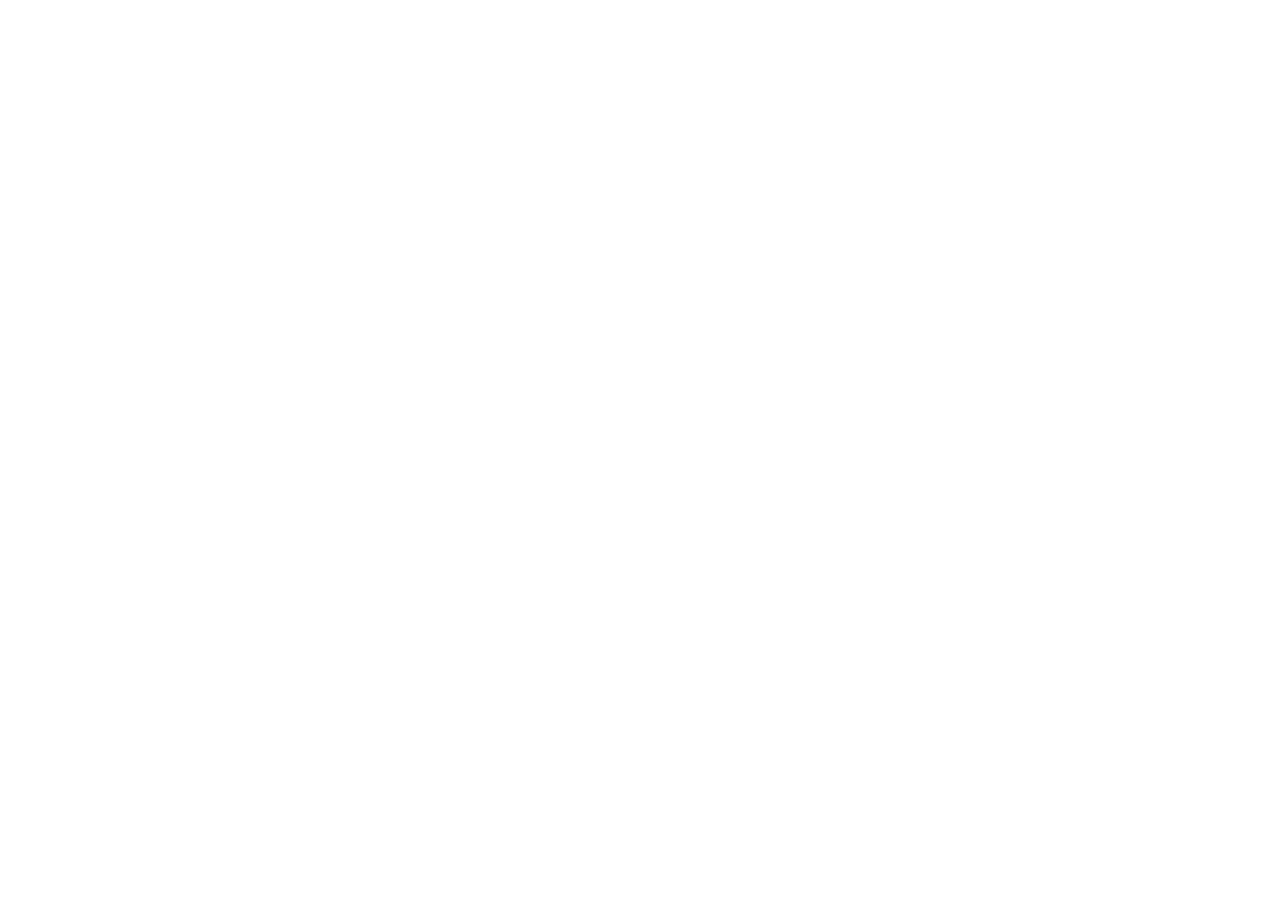
==== index.html @ 02b940d7 "init project" ====
<!DOCTYPE html>
<html lang="zh-CN">

<head>
    <meta charset="UTF-8">
    <meta name="viewport" content="width=device-width, initial-scale=1.0">
    <title>Document</title>
</head>

<body>

</body>

</html>
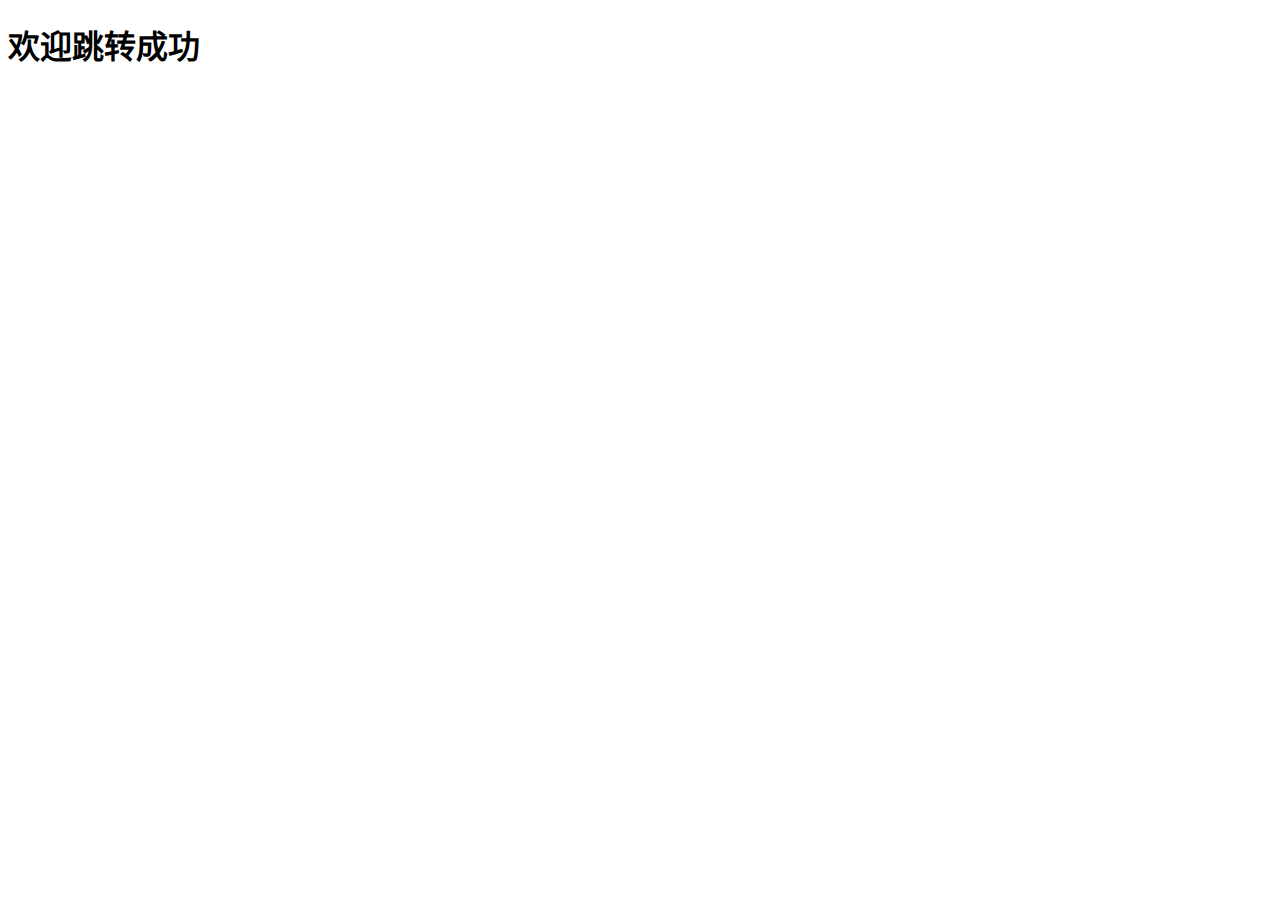
==== commit 842187f2: "完成了登录和注册的功能" ====
--- a/index.html
+++ b/index.html
@@ -8,7 +8,7 @@
 </head>
 
 <body>
-
+    <h1>欢迎跳转成功</h1>
 </body>
 
 </html>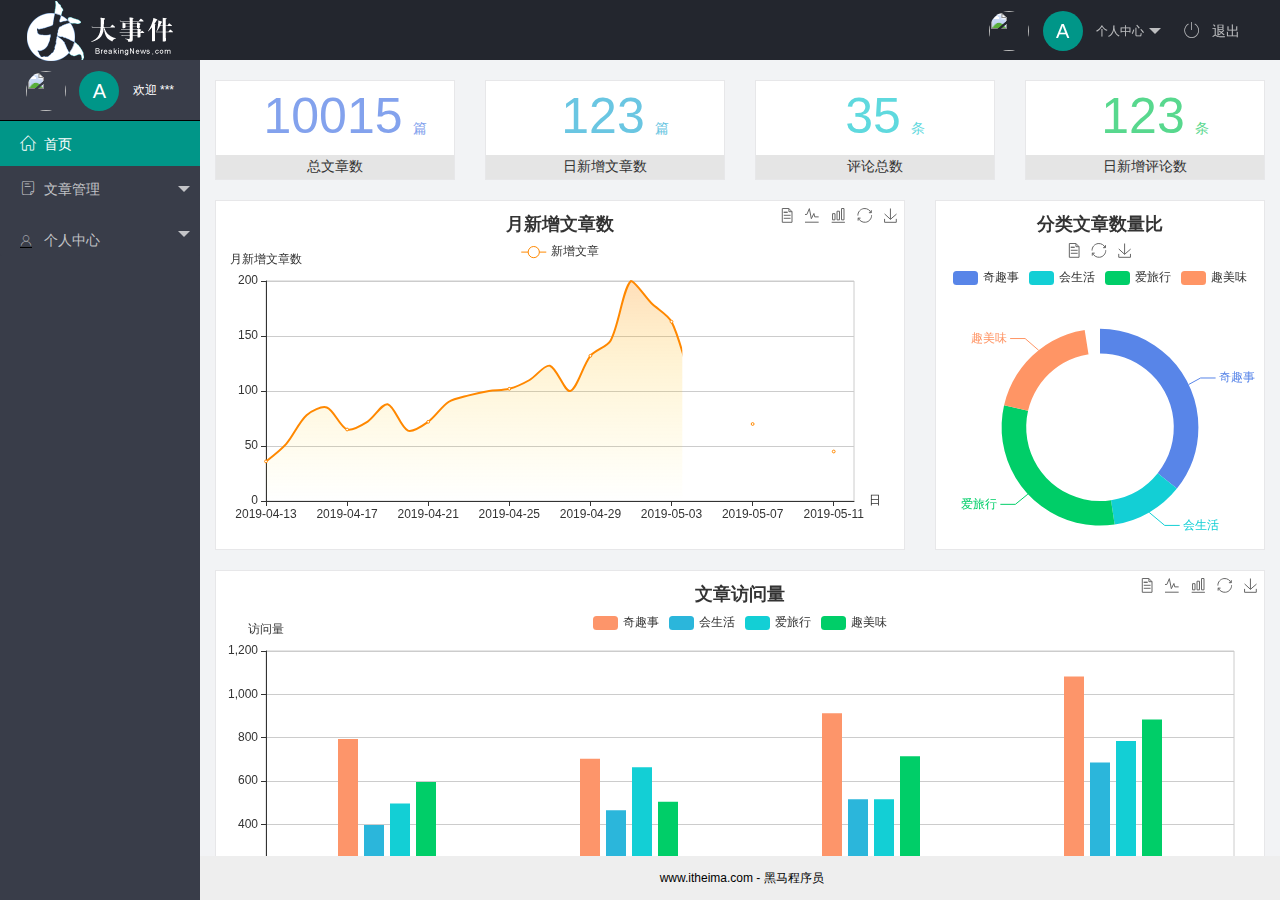
==== commit bb06f07a: "提交消息" ====
--- a/index.html
+++ b/index.html
@@ -1,14 +1,97 @@
 <!DOCTYPE html>
-<html lang="zh-CN">
+<html>
 
 <head>
-    <meta charset="UTF-8">
-    <meta name="viewport" content="width=device-width, initial-scale=1.0">
-    <title>Document</title>
+    <meta charset="utf-8">
+    <meta name="viewport" content="width=device-width, initial-scale=1, maximum-scale=1">
+    <title>大事件-后台首页</title>
+
+    <link rel="stylesheet" href="/assets/lib/layui/css/layui.css">
+    <link rel="stylesheet" href="/assets/fonts/iconfont.css">
+    <link rel="stylesheet" href="/assets/css/index.css">
 </head>
 
-<body>
-    <h1>欢迎跳转成功</h1>
+<body class="layui-layout-body">
+    <div class="layui-layout layui-layout-admin">
+        <div class="layui-header">
+            <div class="layui-logo">
+                <img src="/assets/images/logo.png" alt="">
+            </div>
+
+            <ul class="layui-nav layui-layout-right">
+                <li class="layui-nav-item">
+                    <a href="javascript:;" class="userinfo">
+                        <img src="http://t.cn/RCzsdCq" class="layui-nav-img" />
+                        <span class="text-avatar">A</span>
+                        个人中心
+                    </a>
+                    <dl class="layui-nav-child">
+                        <dd><a href="">基本资料</a></dd>
+                        <dd><a href="">更换头像</a></dd>
+                        <dd><a href="">重置密码</a></dd>
+
+                    </dl>
+                </li>
+                <!-- span外部fonts字体图表样式 -->
+                <li class="layui-nav-item"><a href="javascript:;" id="btnLogout"><span class="iconfont">&#xe865;</span>
+                        退出</a></li>
+            </ul>
+        </div>
+
+        <div class="layui-side layui-bg-black">
+            <div class="layui-side-scroll">
+                <div class="userinfo">
+                    <img src="http://t.cn/RCzsdCq" class="layui-nav-img" />
+                    <span class="text-avatar">A</span>
+                    <span id="welcome">欢迎 ***</span>
+                </div>
+
+                <!-- 左侧导航区域（可配合layui已有的垂直导航） -->
+                <ul class="layui-nav layui-nav-tree" lay-shrink="all">
+                    <!-- layui-this 点击默认被选中 -->
+                    <li class="layui-nav-item layui-this"><a href="/home/dashboard.html" target="fm"><span
+                                class="iconfont">&#xe6a9;</span>首页</a></li>
+                    <li class="layui-nav-item">
+                        <a class="" href="javascript:;"><span class="iconfont">&#xe615;</span>文章管理</a>
+                        <dl class="layui-nav-child">
+                            <!-- 内部字体图表样式 -->
+                            <dd><a href="javascript:;"><i class="layui-icon  layui-icon-tabs"></i> 文章类别</a></dd>
+                            <dd><a href="javascript:;"><i class="layui-icon  layui-icon-list"></i> 文章列表</a></dd>
+                            <dd><a href="javascript:;"><i class="layui-icon  layui-icon-share"></i> 发布文章</a></dd>
+                        </dl>
+                    </li>
+                    <li class="layui-nav-item">
+                        <a href="javascript:;"><span class="iconfont userinfo">&#xe614;</span>
+                            个人中心</a>
+                        <dl class="layui-nav-child">
+                            <dd><a href="javascript:;"><i class="layui-icon  layui-icon-user"></i> 基本资料</a></dd>
+                            <dd><a href="javascript:;"><i class="layui-icon  layui-icon-picture"></i> 更换头像</a></dd>
+                            <dd><a href="javascript:;"><i class="layui-icon layui-icon-set-fill"></i> 重置密码</a></dd>
+                        </dl>
+                    </li>
+
+                </ul>
+            </div>
+        </div>
+
+        <div class="layui-body">
+            <!-- 内容主体区域 -->
+            <!-- frameboder="0" 改变的是内容区域有没有边框 -->
+            <!-- src显示默认路径 -->
+            <iframe name="fm" src="/home/dashboard.html" frameborder="0"></iframe>
+        </div>
+
+        <div class="layui-footer">
+            <!-- 底部固定区域 -->
+             www.itheima.com - 黑马程序员
+        </div>
+    </div>
+
+    <script src="/assets/lib/layui/layui.all.js"></script>
+    <script src="/assets/lib/jquery.js"></script>
+    <script src="/assets/js/baseAPI.js"></script>
+    <script src="/assets/js/index.js"></script>
+
 </body>
 
 </html>--- a/assets/lib/layui/css/layui.css
+++ b/assets/lib/layui/css/layui.css
@@ -0,0 +1,2 @@
+/** layui-v2.5.5 MIT License By https://www.layui.com */
+ .layui-inline,img{display:inline-block;vertical-align:middle}h1,h2,h3,h4,h5,h6{font-weight:400}.layui-edge,.layui-header,.layui-inline,.layui-main{position:relative}.layui-body,.layui-edge,.layui-elip{overflow:hidden}.layui-btn,.layui-edge,.layui-inline,img{vertical-align:middle}.layui-btn,.layui-disabled,.layui-icon,.layui-unselect{-moz-user-select:none;-webkit-user-select:none;-ms-user-select:none}.layui-elip,.layui-form-checkbox span,.layui-form-pane .layui-form-label{text-overflow:ellipsis;white-space:nowrap}.layui-breadcrumb,.layui-tree-btnGroup{visibility:hidden}blockquote,body,button,dd,div,dl,dt,form,h1,h2,h3,h4,h5,h6,input,li,ol,p,pre,td,textarea,th,ul{margin:0;padding:0;-webkit-tap-highlight-color:rgba(0,0,0,0)}a:active,a:hover{outline:0}img{border:none}li{list-style:none}table{border-collapse:collapse;border-spacing:0}h4,h5,h6{font-size:100%}button,input,optgroup,option,select,textarea{font-family:inherit;font-size:inherit;font-style:inherit;font-weight:inherit;outline:0}pre{white-space:pre-wrap;white-space:-moz-pre-wrap;white-space:-pre-wrap;white-space:-o-pre-wrap;word-wrap:break-word}body{line-height:24px;font:14px Helvetica Neue,Helvetica,PingFang SC,Tahoma,Arial,sans-serif}hr{height:1px;margin:10px 0;border:0;clear:both}a{color:#333;text-decoration:none}a:hover{color:#777}a cite{font-style:normal;*cursor:pointer}.layui-border-box,.layui-border-box *{box-sizing:border-box}.layui-box,.layui-box *{box-sizing:content-box}.layui-clear{clear:both;*zoom:1}.layui-clear:after{content:'\20';clear:both;*zoom:1;display:block;height:0}.layui-inline{*display:inline;*zoom:1}.layui-edge{display:inline-block;width:0;height:0;border-width:6px;border-style:dashed;border-color:transparent}.layui-edge-top{top:-4px;border-bottom-color:#999;border-bottom-style:solid}.layui-edge-right{border-left-color:#999;border-left-style:solid}.layui-edge-bottom{top:2px;border-top-color:#999;border-top-style:solid}.layui-edge-left{border-right-color:#999;border-right-style:solid}.layui-disabled,.layui-disabled:hover{color:#d2d2d2!important;cursor:not-allowed!important}.layui-circle{border-radius:100%}.layui-show{display:block!important}.layui-hide{display:none!important}@font-face{font-family:layui-icon;src:url(../font/iconfont.eot?v=250);src:url(../font/iconfont.eot?v=250#iefix) format('embedded-opentype'),url(../font/iconfont.woff2?v=250) format('woff2'),url(../font/iconfont.woff?v=250) format('woff'),url(../font/iconfont.ttf?v=250) format('truetype'),url(../font/iconfont.svg?v=250#layui-icon) format('svg')}.layui-icon{font-family:layui-icon!important;font-size:16px;font-style:normal;-webkit-font-smoothing:antialiased;-moz-osx-font-smoothing:grayscale}.layui-icon-reply-fill:before{content:"\e611"}.layui-icon-set-fill:before{content:"\e614"}.layui-icon-menu-fill:before{content:"\e60f"}.layui-icon-search:before{content:"\e615"}.layui-icon-share:before{content:"\e641"}.layui-icon-set-sm:before{content:"\e620"}.layui-icon-engine:before{content:"\e628"}.layui-icon-close:before{content:"\1006"}.layui-icon-close-fill:before{content:"\1007"}.layui-icon-chart-screen:before{content:"\e629"}.layui-icon-star:before{content:"\e600"}.layui-icon-circle-dot:before{content:"\e617"}.layui-icon-chat:before{content:"\e606"}.layui-icon-release:before{content:"\e609"}.layui-icon-list:before{content:"\e60a"}.layui-icon-chart:before{content:"\e62c"}.layui-icon-ok-circle:before{content:"\1005"}.layui-icon-layim-theme:before{content:"\e61b"}.layui-icon-table:before{content:"\e62d"}.layui-icon-right:before{content:"\e602"}.layui-icon-left:before{content:"\e603"}.layui-icon-cart-simple:before{content:"\e698"}.layui-icon-face-cry:before{content:"\e69c"}.layui-icon-face-smile:before{content:"\e6af"}.layui-icon-survey:before{content:"\e6b2"}.layui-icon-tree:before{content:"\e62e"}.layui-icon-upload-circle:before{content:"\e62f"}.layui-icon-add-circle:before{content:"\e61f"}.layui-icon-download-circle:before{content:"\e601"}.layui-icon-templeate-1:before{content:"\e630"}.layui-icon-util:before{content:"\e631"}.layui-icon-face-surprised:before{content:"\e664"}.layui-icon-edit:before{content:"\e642"}.layui-icon-speaker:before{content:"\e645"}.layui-icon-down:before{content:"\e61a"}.layui-icon-file:before{content:"\e621"}.layui-icon-layouts:before{content:"\e632"}.layui-icon-rate-half:before{content:"\e6c9"}.layui-icon-add-circle-fine:before{content:"\e608"}.layui-icon-prev-circle:before{content:"\e633"}.layui-icon-read:before{content:"\e705"}.layui-icon-404:before{content:"\e61c"}.layui-icon-carousel:before{content:"\e634"}.layui-icon-help:before{content:"\e607"}.layui-icon-code-circle:before{content:"\e635"}.layui-icon-water:before{content:"\e636"}.layui-icon-username:before{content:"\e66f"}.layui-icon-find-fill:before{content:"\e670"}.layui-icon-about:before{content:"\e60b"}.layui-icon-location:before{content:"\e715"}.layui-icon-up:before{content:"\e619"}.layui-icon-pause:before{content:"\e651"}.layui-icon-date:before{content:"\e637"}.layui-icon-layim-uploadfile:before{content:"\e61d"}.layui-icon-delete:before{content:"\e640"}.layui-icon-play:before{content:"\e652"}.layui-icon-top:before{content:"\e604"}.layui-icon-friends:before{content:"\e612"}.layui-icon-refresh-3:before{content:"\e9aa"}.layui-icon-ok:before{content:"\e605"}.layui-icon-layer:before{content:"\e638"}.layui-icon-face-smile-fine:before{content:"\e60c"}.layui-icon-dollar:before{content:"\e659"}.layui-icon-group:before{content:"\e613"}.layui-icon-layim-download:before{content:"\e61e"}.layui-icon-picture-fine:before{content:"\e60d"}.layui-icon-link:before{content:"\e64c"}.layui-icon-diamond:before{content:"\e735"}.layui-icon-log:before{content:"\e60e"}.layui-icon-rate-solid:before{content:"\e67a"}.layui-icon-fonts-del:before{content:"\e64f"}.layui-icon-unlink:before{content:"\e64d"}.layui-icon-fonts-clear:before{content:"\e639"}.layui-icon-triangle-r:before{content:"\e623"}.layui-icon-circle:before{content:"\e63f"}.layui-icon-radio:before{content:"\e643"}.layui-icon-align-center:before{content:"\e647"}.layui-icon-align-right:before{content:"\e648"}.layui-icon-align-left:before{content:"\e649"}.layui-icon-loading-1:before{content:"\e63e"}.layui-icon-return:before{content:"\e65c"}.layui-icon-fonts-strong:before{content:"\e62b"}.layui-icon-upload:before{content:"\e67c"}.layui-icon-dialogue:before{content:"\e63a"}.layui-icon-video:before{content:"\e6ed"}.layui-icon-headset:before{content:"\e6fc"}.layui-icon-cellphone-fine:before{content:"\e63b"}.layui-icon-add-1:before{content:"\e654"}.layui-icon-face-smile-b:before{content:"\e650"}.layui-icon-fonts-html:before{content:"\e64b"}.layui-icon-form:before{content:"\e63c"}.layui-icon-cart:before{content:"\e657"}.layui-icon-camera-fill:before{content:"\e65d"}.layui-icon-tabs:before{content:"\e62a"}.layui-icon-fonts-code:before{content:"\e64e"}.layui-icon-fire:before{content:"\e756"}.layui-icon-set:before{content:"\e716"}.layui-icon-fonts-u:before{content:"\e646"}.layui-icon-triangle-d:before{content:"\e625"}.layui-icon-tips:before{content:"\e702"}.layui-icon-picture:before{content:"\e64a"}.layui-icon-more-vertical:before{content:"\e671"}.layui-icon-flag:before{content:"\e66c"}.layui-icon-loading:before{content:"\e63d"}.layui-icon-fonts-i:before{content:"\e644"}.layui-icon-refresh-1:before{content:"\e666"}.layui-icon-rmb:before{content:"\e65e"}.layui-icon-home:before{content:"\e68e"}.layui-icon-user:before{content:"\e770"}.layui-icon-notice:before{content:"\e667"}.layui-icon-login-weibo:before{content:"\e675"}.layui-icon-voice:before{content:"\e688"}.layui-icon-upload-drag:before{content:"\e681"}.layui-icon-login-qq:before{content:"\e676"}.layui-icon-snowflake:before{content:"\e6b1"}.layui-icon-file-b:before{content:"\e655"}.layui-icon-template:before{content:"\e663"}.layui-icon-auz:before{content:"\e672"}.layui-icon-console:before{content:"\e665"}.layui-icon-app:before{content:"\e653"}.layui-icon-prev:before{content:"\e65a"}.layui-icon-website:before{content:"\e7ae"}.layui-icon-next:before{content:"\e65b"}.layui-icon-component:before{content:"\e857"}.layui-icon-more:before{content:"\e65f"}.layui-icon-login-wechat:before{content:"\e677"}.layui-icon-shrink-right:before{content:"\e668"}.layui-icon-spread-left:before{content:"\e66b"}.layui-icon-camera:before{content:"\e660"}.layui-icon-note:before{content:"\e66e"}.layui-icon-refresh:before{content:"\e669"}.layui-icon-female:before{content:"\e661"}.layui-icon-male:before{content:"\e662"}.layui-icon-password:before{content:"\e673"}.layui-icon-senior:before{content:"\e674"}.layui-icon-theme:before{content:"\e66a"}.layui-icon-tread:before{content:"\e6c5"}.layui-icon-praise:before{content:"\e6c6"}.layui-icon-star-fill:before{content:"\e658"}.layui-icon-rate:before{content:"\e67b"}.layui-icon-template-1:before{content:"\e656"}.layui-icon-vercode:before{content:"\e679"}.layui-icon-cellphone:before{content:"\e678"}.layui-icon-screen-full:before{content:"\e622"}.layui-icon-screen-restore:before{content:"\e758"}.layui-icon-cols:before{content:"\e610"}.layui-icon-export:before{content:"\e67d"}.layui-icon-print:before{content:"\e66d"}.layui-icon-slider:before{content:"\e714"}.layui-icon-addition:before{content:"\e624"}.layui-icon-subtraction:before{content:"\e67e"}.layui-icon-service:before{content:"\e626"}.layui-icon-transfer:before{content:"\e691"}.layui-main{width:1140px;margin:0 auto}.layui-header{z-index:1000;height:60px}.layui-header a:hover{transition:all .5s;-webkit-transition:all .5s}.layui-side{position:fixed;left:0;top:0;bottom:0;z-index:999;width:200px;overflow-x:hidden}.layui-side-scroll{position:relative;width:220px;height:100%;overflow-x:hidden}.layui-body{position:absolute;left:200px;right:0;top:0;bottom:0;z-index:998;width:auto;overflow-y:auto;box-sizing:border-box}.layui-layout-body{overflow:hidden}.layui-layout-admin .layui-header{background-color:#23262E}.layui-layout-admin .layui-side{top:60px;width:200px;overflow-x:hidden}.layui-layout-admin .layui-body{position:fixed;top:60px;bottom:44px}.layui-layout-admin .layui-main{width:auto;margin:0 15px}.layui-layout-admin .layui-footer{position:fixed;left:200px;right:0;bottom:0;height:44px;line-height:44px;padding:0 15px;background-color:#eee}.layui-layout-admin .layui-logo{position:absolute;left:0;top:0;width:200px;height:100%;line-height:60px;text-align:center;color:#009688;font-size:16px}.layui-layout-admin .layui-header .layui-nav{background:0 0}.layui-layout-left{position:absolute!important;left:200px;top:0}.layui-layout-right{position:absolute!important;right:0;top:0}.layui-container{position:relative;margin:0 auto;padding:0 15px;box-sizing:border-box}.layui-fluid{position:relative;margin:0 auto;padding:0 15px}.layui-row:after,.layui-row:before{content:'';display:block;clear:both}.layui-col-lg1,.layui-col-lg10,.layui-col-lg11,.layui-col-lg12,.layui-col-lg2,.layui-col-lg3,.layui-col-lg4,.layui-col-lg5,.layui-col-lg6,.layui-col-lg7,.layui-col-lg8,.layui-col-lg9,.layui-col-md1,.layui-col-md10,.layui-col-md11,.layui-col-md12,.layui-col-md2,.layui-col-md3,.layui-col-md4,.layui-col-md5,.layui-col-md6,.layui-col-md7,.layui-col-md8,.layui-col-md9,.layui-col-sm1,.layui-col-sm10,.layui-col-sm11,.layui-col-sm12,.layui-col-sm2,.layui-col-sm3,.layui-col-sm4,.layui-col-sm5,.layui-col-sm6,.layui-col-sm7,.layui-col-sm8,.layui-col-sm9,.layui-col-xs1,.layui-col-xs10,.layui-col-xs11,.layui-col-xs12,.layui-col-xs2,.layui-col-xs3,.layui-col-xs4,.layui-col-xs5,.layui-col-xs6,.layui-col-xs7,.layui-col-xs8,.layui-col-xs9{position:relative;display:block;box-sizing:border-box}.layui-col-xs1,.layui-col-xs10,.layui-col-xs11,.layui-col-xs12,.layui-col-xs2,.layui-col-xs3,.layui-col-xs4,.layui-col-xs5,.layui-col-xs6,.layui-col-xs7,.layui-col-xs8,.layui-col-xs9{float:left}.layui-col-xs1{width:8.33333333%}.layui-col-xs2{width:16.66666667%}.layui-col-xs3{width:25%}.layui-col-xs4{width:33.33333333%}.layui-col-xs5{width:41.66666667%}.layui-col-xs6{width:50%}.layui-col-xs7{width:58.33333333%}.layui-col-xs8{width:66.66666667%}.layui-col-xs9{width:75%}.layui-col-xs10{width:83.33333333%}.layui-col-xs11{width:91.66666667%}.layui-col-xs12{width:100%}.layui-col-xs-offset1{margin-left:8.33333333%}.layui-col-xs-offset2{margin-left:16.66666667%}.layui-col-xs-offset3{margin-left:25%}.layui-col-xs-offset4{margin-left:33.33333333%}.layui-col-xs-offset5{margin-left:41.66666667%}.layui-col-xs-offset6{margin-left:50%}.layui-col-xs-offset7{margin-left:58.33333333%}.layui-col-xs-offset8{margin-left:66.66666667%}.layui-col-xs-offset9{margin-left:75%}.layui-col-xs-offset10{margin-left:83.33333333%}.layui-col-xs-offset11{margin-left:91.66666667%}.layui-col-xs-offset12{margin-left:100%}@media screen and (max-width:768px){.layui-hide-xs{display:none!important}.layui-show-xs-block{display:block!important}.layui-show-xs-inline{display:inline!important}.layui-show-xs-inline-block{display:inline-block!important}}@media screen and (min-width:768px){.layui-container{width:750px}.layui-hide-sm{display:none!important}.layui-show-sm-block{display:block!important}.layui-show-sm-inline{display:inline!important}.layui-show-sm-inline-block{display:inline-block!important}.layui-col-sm1,.layui-col-sm10,.layui-col-sm11,.layui-col-sm12,.layui-col-sm2,.layui-col-sm3,.layui-col-sm4,.layui-col-sm5,.layui-col-sm6,.layui-col-sm7,.layui-col-sm8,.layui-col-sm9{float:left}.layui-col-sm1{width:8.33333333%}.layui-col-sm2{width:16.66666667%}.layui-col-sm3{width:25%}.layui-col-sm4{width:33.33333333%}.layui-col-sm5{width:41.66666667%}.layui-col-sm6{width:50%}.layui-col-sm7{width:58.33333333%}.layui-col-sm8{width:66.66666667%}.layui-col-sm9{width:75%}.layui-col-sm10{width:83.33333333%}.layui-col-sm11{width:91.66666667%}.layui-col-sm12{width:100%}.layui-col-sm-offset1{margin-left:8.33333333%}.layui-col-sm-offset2{margin-left:16.66666667%}.layui-col-sm-offset3{margin-left:25%}.layui-col-sm-offset4{margin-left:33.33333333%}.layui-col-sm-offset5{margin-left:41.66666667%}.layui-col-sm-offset6{margin-left:50%}.layui-col-sm-offset7{margin-left:58.33333333%}.layui-col-sm-offset8{margin-left:66.66666667%}.layui-col-sm-offset9{margin-left:75%}.layui-col-sm-offset10{margin-left:83.33333333%}.layui-col-sm-offset11{margin-left:91.66666667%}.layui-col-sm-offset12{margin-left:100%}}@media screen and (min-width:992px){.layui-container{width:970px}.layui-hide-md{display:none!important}.layui-show-md-block{display:block!important}.layui-show-md-inline{display:inline!important}.layui-show-md-inline-block{display:inline-block!important}.layui-col-md1,.layui-col-md10,.layui-col-md11,.layui-col-md12,.layui-col-md2,.layui-col-md3,.layui-col-md4,.layui-col-md5,.layui-col-md6,.layui-col-md7,.layui-col-md8,.layui-col-md9{float:left}.layui-col-md1{width:8.33333333%}.layui-col-md2{width:16.66666667%}.layui-col-md3{width:25%}.layui-col-md4{width:33.33333333%}.layui-col-md5{width:41.66666667%}.layui-col-md6{width:50%}.layui-col-md7{width:58.33333333%}.layui-col-md8{width:66.66666667%}.layui-col-md9{width:75%}.layui-col-md10{width:83.33333333%}.layui-col-md11{width:91.66666667%}.layui-col-md12{width:100%}.layui-col-md-offset1{margin-left:8.33333333%}.layui-col-md-offset2{margin-left:16.66666667%}.layui-col-md-offset3{margin-left:25%}.layui-col-md-offset4{margin-left:33.33333333%}.layui-col-md-offset5{margin-left:41.66666667%}.layui-col-md-offset6{margin-left:50%}.layui-col-md-offset7{margin-left:58.33333333%}.layui-col-md-offset8{margin-left:66.66666667%}.layui-col-md-offset9{margin-left:75%}.layui-col-md-offset10{margin-left:83.33333333%}.layui-col-md-offset11{margin-left:91.66666667%}.layui-col-md-offset12{margin-left:100%}}@media screen and (min-width:1200px){.layui-container{width:1170px}.layui-hide-lg{display:none!important}.layui-show-lg-block{display:block!important}.layui-show-lg-inline{display:inline!important}.layui-show-lg-inline-block{display:inline-block!important}.layui-col-lg1,.layui-col-lg10,.layui-col-lg11,.layui-col-lg12,.layui-col-lg2,.layui-col-lg3,.layui-col-lg4,.layui-col-lg5,.layui-col-lg6,.layui-col-lg7,.layui-col-lg8,.layui-col-lg9{float:left}.layui-col-lg1{width:8.33333333%}.layui-col-lg2{width:16.66666667%}.layui-col-lg3{width:25%}.layui-col-lg4{width:33.33333333%}.layui-col-lg5{width:41.66666667%}.layui-col-lg6{width:50%}.layui-col-lg7{width:58.33333333%}.layui-col-lg8{width:66.66666667%}.layui-col-lg9{width:75%}.layui-col-lg10{width:83.33333333%}.layui-col-lg11{width:91.66666667%}.layui-col-lg12{width:100%}.layui-col-lg-offset1{margin-left:8.33333333%}.layui-col-lg-offset2{margin-left:16.66666667%}.layui-col-lg-offset3{margin-left:25%}.layui-col-lg-offset4{margin-left:33.33333333%}.layui-col-lg-offset5{margin-left:41.66666667%}.layui-col-lg-offset6{margin-left:50%}.layui-col-lg-offset7{margin-left:58.33333333%}.layui-col-lg-offset8{margin-left:66.66666667%}.layui-col-lg-offset9{margin-left:75%}.layui-col-lg-offset10{margin-left:83.33333333%}.layui-col-lg-offset11{margin-left:91.66666667%}.layui-col-lg-offset12{margin-left:100%}}.layui-col-space1{margin:-.5px}.layui-col-space1>*{padding:.5px}.layui-col-space3{margin:-1.5px}.layui-col-space3>*{padding:1.5px}.layui-col-space5{margin:-2.5px}.layui-col-space5>*{padding:2.5px}.layui-col-space8{margin:-3.5px}.layui-col-space8>*{padding:3.5px}.layui-col-space10{margin:-5px}.layui-col-space10>*{padding:5px}.layui-col-space12{margin:-6px}.layui-col-space12>*{padding:6px}.layui-col-space15{margin:-7.5px}.layui-col-space15>*{padding:7.5px}.layui-col-space18{margin:-9px}.layui-col-space18>*{padding:9px}.layui-col-space20{margin:-10px}.layui-col-space20>*{padding:10px}.layui-col-space22{margin:-11px}.layui-col-space22>*{padding:11px}.layui-col-space25{margin:-12.5px}.layui-col-space25>*{padding:12.5px}.layui-col-space30{margin:-15px}.layui-col-space30>*{padding:15px}.layui-btn,.layui-input,.layui-select,.layui-textarea,.layui-upload-button{outline:0;-webkit-appearance:none;transition:all .3s;-webkit-transition:all .3s;box-sizing:border-box}.layui-elem-quote{margin-bottom:10px;padding:15px;line-height:22px;border-left:5px solid #009688;border-radius:0 2px 2px 0;background-color:#f2f2f2}.layui-quote-nm{border-style:solid;border-width:1px 1px 1px 5px;background:0 0}.layui-elem-field{margin-bottom:10px;padding:0;border-width:1px;border-style:solid}.layui-elem-field legend{margin-left:20px;padding:0 10px;font-size:20px;font-weight:300}.layui-field-title{margin:10px 0 20px;border-width:1px 0 0}.layui-field-box{padding:10px 15px}.layui-field-title .layui-field-box{padding:10px 0}.layui-progress{position:relative;height:6px;border-radius:20px;background-color:#e2e2e2}.layui-progress-bar{position:absolute;left:0;top:0;width:0;max-width:100%;height:6px;border-radius:20px;text-align:right;background-color:#5FB878;transition:all .3s;-webkit-transition:all .3s}.layui-progress-big,.layui-progress-big .layui-progress-bar{height:18px;line-height:18px}.layui-progress-text{position:relative;top:-20px;line-height:18px;font-size:12px;color:#666}.layui-progress-big .layui-progress-text{position:static;padding:0 10px;color:#fff}.layui-collapse{border-width:1px;border-style:solid;border-radius:2px}.layui-colla-content,.layui-colla-item{border-top-width:1px;border-top-style:solid}.layui-colla-item:first-child{border-top:none}.layui-colla-title{position:relative;height:42px;line-height:42px;padding:0 15px 0 35px;color:#333;background-color:#f2f2f2;cursor:pointer;font-size:14px;overflow:hidden}.layui-colla-content{display:none;padding:10px 15px;line-height:22px;color:#666}.layui-colla-icon{position:absolute;left:15px;top:0;font-size:14px}.layui-card{margin-bottom:15px;border-radius:2px;background-color:#fff;box-shadow:0 1px 2px 0 rgba(0,0,0,.05)}.layui-card:last-child{margin-bottom:0}.layui-card-header{position:relative;height:42px;line-height:42px;padding:0 15px;border-bottom:1px solid #f6f6f6;color:#333;border-radius:2px 2px 0 0;font-size:14px}.layui-bg-black,.layui-bg-blue,.layui-bg-cyan,.layui-bg-green,.layui-bg-orange,.layui-bg-red{color:#fff!important}.layui-card-body{position:relative;padding:10px 15px;line-height:24px}.layui-card-body[pad15]{padding:15px}.layui-card-body[pad20]{padding:20px}.layui-card-body .layui-table{margin:5px 0}.layui-card .layui-tab{margin:0}.layui-panel-window{position:relative;padding:15px;border-radius:0;border-top:5px solid #E6E6E6;background-color:#fff}.layui-auxiliar-moving{position:fixed;left:0;right:0;top:0;bottom:0;width:100%;height:100%;background:0 0;z-index:9999999999}.layui-form-label,.layui-form-mid,.layui-form-select,.layui-input-block,.layui-input-inline,.layui-textarea{position:relative}.layui-bg-red{background-color:#FF5722!important}.layui-bg-orange{background-color:#FFB800!important}.layui-bg-green{background-color:#009688!important}.layui-bg-cyan{background-color:#2F4056!important}.layui-bg-blue{background-color:#1E9FFF!important}.layui-bg-black{background-color:#393D49!important}.layui-bg-gray{background-color:#eee!important;color:#666!important}.layui-badge-rim,.layui-colla-content,.layui-colla-item,.layui-collapse,.layui-elem-field,.layui-form-pane .layui-form-item[pane],.layui-form-pane .layui-form-label,.layui-input,.layui-layedit,.layui-layedit-tool,.layui-quote-nm,.layui-select,.layui-tab-bar,.layui-tab-card,.layui-tab-title,.layui-tab-title .layui-this:after,.layui-textarea{border-color:#e6e6e6}.layui-timeline-item:before,hr{background-color:#e6e6e6}.layui-text{line-height:22px;font-size:14px;color:#666}.layui-text h1,.layui-text h2,.layui-text h3{font-weight:500;color:#333}.layui-text h1{font-size:30px}.layui-text h2{font-size:24px}.layui-text h3{font-size:18px}.layui-text a:not(.layui-btn){color:#01AAED}.layui-text a:not(.layui-btn):hover{text-decoration:underline}.layui-text ul{padding:5px 0 5px 15px}.layui-text ul li{margin-top:5px;list-style-type:disc}.layui-text em,.layui-word-aux{color:#999!important;padding:0 5px!important}.layui-btn{display:inline-block;height:38px;line-height:38px;padding:0 18px;background-color:#009688;color:#fff;white-space:nowrap;text-align:center;font-size:14px;border:none;border-radius:2px;cursor:pointer}.layui-btn:hover{opacity:.8;filter:alpha(opacity=80);color:#fff}.layui-btn:active{opacity:1;filter:alpha(opacity=100)}.layui-btn+.layui-btn{margin-left:10px}.layui-btn-container{font-size:0}.layui-btn-container .layui-btn{margin-right:10px;margin-bottom:10px}.layui-btn-container .layui-btn+.layui-btn{margin-left:0}.layui-table .layui-btn-container .layui-btn{margin-bottom:9px}.layui-btn-radius{border-radius:100px}.layui-btn .layui-icon{margin-right:3px;font-size:18px;vertical-align:bottom;vertical-align:middle\9}.layui-btn-primary{border:1px solid #C9C9C9;background-color:#fff;color:#555}.layui-btn-primary:hover{border-color:#009688;color:#333}.layui-btn-normal{background-color:#1E9FFF}.layui-btn-warm{background-color:#FFB800}.layui-btn-danger{background-color:#FF5722}.layui-btn-checked{background-color:#5FB878}.layui-btn-disabled,.layui-btn-disabled:active,.layui-btn-disabled:hover{border:1px solid #e6e6e6;background-color:#FBFBFB;color:#C9C9C9;cursor:not-allowed;opacity:1}.layui-btn-lg{height:44px;line-height:44px;padding:0 25px;font-size:16px}.layui-btn-sm{height:30px;line-height:30px;padding:0 10px;font-size:12px}.layui-btn-sm i{font-size:16px!important}.layui-btn-xs{height:22px;line-height:22px;padding:0 5px;font-size:12px}.layui-btn-xs i{font-size:14px!important}.layui-btn-group{display:inline-block;vertical-align:middle;font-size:0}.layui-btn-group .layui-btn{margin-left:0!important;margin-right:0!important;border-left:1px solid rgba(255,255,255,.5);border-radius:0}.layui-btn-group .layui-btn-primary{border-left:none}.layui-btn-group .layui-btn-primary:hover{border-color:#C9C9C9;color:#009688}.layui-btn-group .layui-btn:first-child{border-left:none;border-radius:2px 0 0 2px}.layui-btn-group .layui-btn-primary:first-child{border-left:1px solid #c9c9c9}.layui-btn-group .layui-btn:last-child{border-radius:0 2px 2px 0}.layui-btn-group .layui-btn+.layui-btn{margin-left:0}.layui-btn-group+.layui-btn-group{margin-left:10px}.layui-btn-fluid{width:100%}.layui-input,.layui-select,.layui-textarea{height:38px;line-height:1.3;line-height:38px\9;border-width:1px;border-style:solid;background-color:#fff;border-radius:2px}.layui-input::-webkit-input-placeholder,.layui-select::-webkit-input-placeholder,.layui-textarea::-webkit-input-placeholder{line-height:1.3}.layui-input,.layui-textarea{display:block;width:100%;padding-left:10px}.layui-input:hover,.layui-textarea:hover{border-color:#D2D2D2!important}.layui-input:focus,.layui-textarea:focus{border-color:#C9C9C9!important}.layui-textarea{min-height:100px;height:auto;line-height:20px;padding:6px 10px;resize:vertical}.layui-select{padding:0 10px}.layui-form input[type=checkbox],.layui-form input[type=radio],.layui-form select{display:none}.layui-form [lay-ignore]{display:initial}.layui-form-item{margin-bottom:15px;clear:both;*zoom:1}.layui-form-item:after{content:'\20';clear:both;*zoom:1;display:block;height:0}.layui-form-label{float:left;display:block;padding:9px 15px;width:80px;font-weight:400;line-height:20px;text-align:right}.layui-form-label-col{display:block;float:none;padding:9px 0;line-height:20px;text-align:left}.layui-form-item .layui-inline{margin-bottom:5px;margin-right:10px}.layui-input-block{margin-left:110px;min-height:36px}.layui-input-inline{display:inline-block;vertical-align:middle}.layui-form-item .layui-input-inline{float:left;width:190px;margin-right:10px}.layui-form-text .layui-input-inline{width:auto}.layui-form-mid{float:left;display:block;padding:9px 0!important;line-height:20px;margin-right:10px}.layui-form-danger+.layui-form-select .layui-input,.layui-form-danger:focus{border-color:#FF5722!important}.layui-form-select .layui-input{padding-right:30px;cursor:pointer}.layui-form-select .layui-edge{position:absolute;right:10px;top:50%;margin-top:-3px;cursor:pointer;border-width:6px;border-top-color:#c2c2c2;border-top-style:solid;transition:all .3s;-webkit-transition:all .3s}.layui-form-select dl{display:none;position:absolute;left:0;top:42px;padding:5px 0;z-index:899;min-width:100%;border:1px solid #d2d2d2;max-height:300px;overflow-y:auto;background-color:#fff;border-radius:2px;box-shadow:0 2px 4px rgba(0,0,0,.12);box-sizing:border-box}.layui-form-select dl dd,.layui-form-select dl dt{padding:0 10px;line-height:36px;white-space:nowrap;overflow:hidden;text-overflow:ellipsis}.layui-form-select dl dt{font-size:12px;color:#999}.layui-form-select dl dd{cursor:pointer}.layui-form-select dl dd:hover{background-color:#f2f2f2;-webkit-transition:.5s all;transition:.5s all}.layui-form-select .layui-select-group dd{padding-left:20px}.layui-form-select dl dd.layui-select-tips{padding-left:10px!important;color:#999}.layui-form-select dl dd.layui-this{background-color:#5FB878;color:#fff}.layui-form-checkbox,.layui-form-select dl dd.layui-disabled{background-color:#fff}.layui-form-selected dl{display:block}.layui-form-checkbox,.layui-form-checkbox *,.layui-form-switch{display:inline-block;vertical-align:middle}.layui-form-selected .layui-edge{margin-top:-9px;-webkit-transform:rotate(180deg);transform:rotate(180deg);margin-top:-3px\9}:root .layui-form-selected .layui-edge{margin-top:-9px\0/IE9}.layui-form-selectup dl{top:auto;bottom:42px}.layui-select-none{margin:5px 0;text-align:center;color:#999}.layui-select-disabled .layui-disabled{border-color:#eee!important}.layui-select-disabled .layui-edge{border-top-color:#d2d2d2}.layui-form-checkbox{position:relative;height:30px;line-height:30px;margin-right:10px;padding-right:30px;cursor:pointer;font-size:0;-webkit-transition:.1s linear;transition:.1s linear;box-sizing:border-box}.layui-form-checkbox span{padding:0 10px;height:100%;font-size:14px;border-radius:2px 0 0 2px;background-color:#d2d2d2;color:#fff;overflow:hidden}.layui-form-checkbox:hover span{background-color:#c2c2c2}.layui-form-checkbox i{position:absolute;right:0;top:0;width:30px;height:28px;border:1px solid #d2d2d2;border-left:none;border-radius:0 2px 2px 0;color:#fff;font-size:20px;text-align:center}.layui-form-checkbox:hover i{border-color:#c2c2c2;color:#c2c2c2}.layui-form-checked,.layui-form-checked:hover{border-color:#5FB878}.layui-form-checked span,.layui-form-checked:hover span{background-color:#5FB878}.layui-form-checked i,.layui-form-checked:hover i{color:#5FB878}.layui-form-item .layui-form-checkbox{margin-top:4px}.layui-form-checkbox[lay-skin=primary]{height:auto!important;line-height:normal!important;min-width:18px;min-height:18px;border:none!important;margin-right:0;padding-left:28px;padding-right:0;background:0 0}.layui-form-checkbox[lay-skin=primary] span{padding-left:0;padding-right:15px;line-height:18px;background:0 0;color:#666}.layui-form-checkbox[lay-skin=primary] i{right:auto;left:0;width:16px;height:16px;line-height:16px;border:1px solid #d2d2d2;font-size:12px;border-radius:2px;background-color:#fff;-webkit-transition:.1s linear;transition:.1s linear}.layui-form-checkbox[lay-skin=primary]:hover i{border-color:#5FB878;color:#fff}.layui-form-checked[lay-skin=primary] i{border-color:#5FB878!important;background-color:#5FB878;color:#fff}.layui-checkbox-disbaled[lay-skin=primary] span{background:0 0!important;color:#c2c2c2}.layui-checkbox-disbaled[lay-skin=primary]:hover i{border-color:#d2d2d2}.layui-form-item .layui-form-checkbox[lay-skin=primary]{margin-top:10px}.layui-form-switch{position:relative;height:22px;line-height:22px;min-width:35px;padding:0 5px;margin-top:8px;border:1px solid #d2d2d2;border-radius:20px;cursor:pointer;background-color:#fff;-webkit-transition:.1s linear;transition:.1s linear}.layui-form-switch i{position:absolute;left:5px;top:3px;width:16px;height:16px;border-radius:20px;background-color:#d2d2d2;-webkit-transition:.1s linear;transition:.1s linear}.layui-form-switch em{position:relative;top:0;width:25px;margin-left:21px;padding:0!important;text-align:center!important;color:#999!important;font-style:normal!important;font-size:12px}.layui-form-onswitch{border-color:#5FB878;background-color:#5FB878}.layui-checkbox-disbaled,.layui-checkbox-disbaled i{border-color:#e2e2e2!important}.layui-form-onswitch i{left:100%;margin-left:-21px;background-color:#fff}.layui-form-onswitch em{margin-left:5px;margin-right:21px;color:#fff!important}.layui-checkbox-disbaled span{background-color:#e2e2e2!important}.layui-checkbox-disbaled:hover i{color:#fff!important}[lay-radio]{display:none}.layui-form-radio,.layui-form-radio *{display:inline-block;vertical-align:middle}.layui-form-radio{line-height:28px;margin:6px 10px 0 0;padding-right:10px;cursor:pointer;font-size:0}.layui-form-radio *{font-size:14px}.layui-form-radio>i{margin-right:8px;font-size:22px;color:#c2c2c2}.layui-form-radio>i:hover,.layui-form-radioed>i{color:#5FB878}.layui-radio-disbaled>i{color:#e2e2e2!important}.layui-form-pane .layui-form-label{width:110px;padding:8px 15px;height:38px;line-height:20px;border-width:1px;border-style:solid;border-radius:2px 0 0 2px;text-align:center;background-color:#FBFBFB;overflow:hidden;box-sizing:border-box}.layui-form-pane .layui-input-inline{margin-left:-1px}.layui-form-pane .layui-input-block{margin-left:110px;left:-1px}.layui-form-pane .layui-input{border-radius:0 2px 2px 0}.layui-form-pane .layui-form-text .layui-form-label{float:none;width:100%;border-radius:2px;box-sizing:border-box;text-align:left}.layui-form-pane .layui-form-text .layui-input-inline{display:block;margin:0;top:-1px;clear:both}.layui-form-pane .layui-form-text .layui-input-block{margin:0;left:0;top:-1px}.layui-form-pane .layui-form-text .layui-textarea{min-height:100px;border-radius:0 0 2px 2px}.layui-form-pane .layui-form-checkbox{margin:4px 0 4px 10px}.layui-form-pane .layui-form-radio,.layui-form-pane .layui-form-switch{margin-top:6px;margin-left:10px}.layui-form-pane .layui-form-item[pane]{position:relative;border-width:1px;border-style:solid}.layui-form-pane .layui-form-item[pane] .layui-form-label{position:absolute;left:0;top:0;height:100%;border-width:0 1px 0 0}.layui-form-pane .layui-form-item[pane] .layui-input-inline{margin-left:110px}@media screen and (max-width:450px){.layui-form-item .layui-form-label{text-overflow:ellipsis;overflow:hidden;white-space:nowrap}.layui-form-item .layui-inline{display:block;margin-right:0;margin-bottom:20px;clear:both}.layui-form-item .layui-inline:after{content:'\20';clear:both;display:block;height:0}.layui-form-item .layui-input-inline{display:block;float:none;left:-3px;width:auto;margin:0 0 10px 112px}.layui-form-item .layui-input-inline+.layui-form-mid{margin-left:110px;top:-5px;padding:0}.layui-form-item .layui-form-checkbox{margin-right:5px;margin-bottom:5px}}.layui-layedit{border-width:1px;border-style:solid;border-radius:2px}.layui-layedit-tool{padding:3px 5px;border-bottom-width:1px;border-bottom-style:solid;font-size:0}.layedit-tool-fixed{position:fixed;top:0;border-top:1px solid #e2e2e2}.layui-layedit-tool .layedit-tool-mid,.layui-layedit-tool .layui-icon{display:inline-block;vertical-align:middle;text-align:center;font-size:14px}.layui-layedit-tool .layui-icon{position:relative;width:32px;height:30px;line-height:30px;margin:3px 5px;color:#777;cursor:pointer;border-radius:2px}.layui-layedit-tool .layui-icon:hover{color:#393D49}.layui-layedit-tool .layui-icon:active{color:#000}.layui-layedit-tool .layedit-tool-active{background-color:#e2e2e2;color:#000}.layui-layedit-tool .layui-disabled,.layui-layedit-tool .layui-disabled:hover{color:#d2d2d2;cursor:not-allowed}.layui-layedit-tool .layedit-tool-mid{width:1px;height:18px;margin:0 10px;background-color:#d2d2d2}.layedit-tool-html{width:50px!important;font-size:30px!important}.layedit-tool-b,.layedit-tool-code,.layedit-tool-help{font-size:16px!important}.layedit-tool-d,.layedit-tool-face,.layedit-tool-image,.layedit-tool-unlink{font-size:18px!important}.layedit-tool-image input{position:absolute;font-size:0;left:0;top:0;width:100%;height:100%;opacity:.01;filter:Alpha(opacity=1);cursor:pointer}.layui-layedit-iframe iframe{display:block;width:100%}#LAY_layedit_code{overflow:hidden}.layui-laypage{display:inline-block;*display:inline;*zoom:1;vertical-align:middle;margin:10px 0;font-size:0}.layui-laypage>a:first-child,.layui-laypage>a:first-child em{border-radius:2px 0 0 2px}.layui-laypage>a:last-child,.layui-laypage>a:last-child em{border-radius:0 2px 2px 0}.layui-laypage>:first-child{margin-left:0!important}.layui-laypage>:last-child{margin-right:0!important}.layui-laypage a,.layui-laypage button,.layui-laypage input,.layui-laypage select,.layui-laypage span{border:1px solid #e2e2e2}.layui-laypage a,.layui-laypage span{display:inline-block;*display:inline;*zoom:1;vertical-align:middle;padding:0 15px;height:28px;line-height:28px;margin:0 -1px 5px 0;background-color:#fff;color:#333;font-size:12px}.layui-flow-more a *,.layui-laypage input,.layui-table-view select[lay-ignore]{display:inline-block}.layui-laypage a:hover{color:#009688}.layui-laypage em{font-style:normal}.layui-laypage .layui-laypage-spr{color:#999;font-weight:700}.layui-laypage a{text-decoration:none}.layui-laypage .layui-laypage-curr{position:relative}.layui-laypage .layui-laypage-curr em{position:relative;color:#fff}.layui-laypage .layui-laypage-curr .layui-laypage-em{position:absolute;left:-1px;top:-1px;padding:1px;width:100%;height:100%;background-color:#009688}.layui-laypage-em{border-radius:2px}.layui-laypage-next em,.layui-laypage-prev em{font-family:Sim sun;font-size:16px}.layui-laypage .layui-laypage-count,.layui-laypage .layui-laypage-limits,.layui-laypage .layui-laypage-refresh,.layui-laypage .layui-laypage-skip{margin-left:10px;margin-right:10px;padding:0;border:none}.layui-laypage .layui-laypage-limits,.layui-laypage .layui-laypage-refresh{vertical-align:top}.layui-laypage .layui-laypage-refresh i{font-size:18px;cursor:pointer}.layui-laypage select{height:22px;padding:3px;border-radius:2px;cursor:pointer}.layui-laypage .layui-laypage-skip{height:30px;line-height:30px;color:#999}.layui-laypage button,.layui-laypage input{height:30px;line-height:30px;border-radius:2px;vertical-align:top;background-color:#fff;box-sizing:border-box}.layui-laypage input{width:40px;margin:0 10px;padding:0 3px;text-align:center}.layui-laypage input:focus,.layui-laypage select:focus{border-color:#009688!important}.layui-laypage button{margin-left:10px;padding:0 10px;cursor:pointer}.layui-table,.layui-table-view{margin:10px 0}.layui-flow-more{margin:10px 0;text-align:center;color:#999;font-size:14px}.layui-flow-more a{height:32px;line-height:32px}.layui-flow-more a *{vertical-align:top}.layui-flow-more a cite{padding:0 20px;border-radius:3px;background-color:#eee;color:#333;font-style:normal}.layui-flow-more a cite:hover{opacity:.8}.layui-flow-more a i{font-size:30px;color:#737383}.layui-table{width:100%;background-color:#fff;color:#666}.layui-table tr{transition:all .3s;-webkit-transition:all .3s}.layui-table th{text-align:left;font-weight:400}.layui-table tbody tr:hover,.layui-table thead tr,.layui-table-click,.layui-table-header,.layui-table-hover,.layui-table-mend,.layui-table-patch,.layui-table-tool,.layui-table-total,.layui-table-total tr,.layui-table[lay-even] tr:nth-child(even){background-color:#f2f2f2}.layui-table td,.layui-table th,.layui-table-col-set,.layui-table-fixed-r,.layui-table-grid-down,.layui-table-header,.layui-table-page,.layui-table-tips-main,.layui-table-tool,.layui-table-total,.layui-table-view,.layui-table[lay-skin=line],.layui-table[lay-skin=row]{border-width:1px;border-style:solid;border-color:#e6e6e6}.layui-table td,.layui-table th{position:relative;padding:9px 15px;min-height:20px;line-height:20px;font-size:14px}.layui-table[lay-skin=line] td,.layui-table[lay-skin=line] th{border-width:0 0 1px}.layui-table[lay-skin=row] td,.layui-table[lay-skin=row] th{border-width:0 1px 0 0}.layui-table[lay-skin=nob] td,.layui-table[lay-skin=nob] th{border:none}.layui-table img{max-width:100px}.layui-table[lay-size=lg] td,.layui-table[lay-size=lg] th{padding:15px 30px}.layui-table-view .layui-table[lay-size=lg] .layui-table-cell{height:40px;line-height:40px}.layui-table[lay-size=sm] td,.layui-table[lay-size=sm] th{font-size:12px;padding:5px 10px}.layui-table-view .layui-table[lay-size=sm] .layui-table-cell{height:20px;line-height:20px}.layui-table[lay-data]{display:none}.layui-table-box{position:relative;overflow:hidden}.layui-table-view .layui-table{position:relative;width:auto;margin:0}.layui-table-view .layui-table[lay-skin=line]{border-width:0 1px 0 0}.layui-table-view .layui-table[lay-skin=row]{border-width:0 0 1px}.layui-table-view .layui-table td,.layui-table-view .layui-table th{padding:5px 0;border-top:none;border-left:none}.layui-table-view .layui-table th.layui-unselect .layui-table-cell span{cursor:pointer}.layui-table-view .layui-table td{cursor:default}.layui-table-view .layui-table td[data-edit=text]{cursor:text}.layui-table-view .layui-form-checkbox[lay-skin=primary] i{width:18px;height:18px}.layui-table-view .layui-form-radio{line-height:0;padding:0}.layui-table-view .layui-form-radio>i{margin:0;font-size:20px}.layui-table-init{position:absolute;left:0;top:0;width:100%;height:100%;text-align:center;z-index:110}.layui-table-init .layui-icon{position:absolute;left:50%;top:50%;margin:-15px 0 0 -15px;font-size:30px;color:#c2c2c2}.layui-table-header{border-width:0 0 1px;overflow:hidden}.layui-table-header .layui-table{margin-bottom:-1px}.layui-table-tool .layui-inline[lay-event]{position:relative;width:26px;height:26px;padding:5px;line-height:16px;margin-right:10px;text-align:center;color:#333;border:1px solid #ccc;cursor:pointer;-webkit-transition:.5s all;transition:.5s all}.layui-table-tool .layui-inline[lay-event]:hover{border:1px solid #999}.layui-table-tool-temp{padding-right:120px}.layui-table-tool-self{position:absolute;right:17px;top:10px}.layui-table-tool .layui-table-tool-self .layui-inline[lay-event]{margin:0 0 0 10px}.layui-table-tool-panel{position:absolute;top:29px;left:-1px;padding:5px 0;min-width:150px;min-height:40px;border:1px solid #d2d2d2;text-align:left;overflow-y:auto;background-color:#fff;box-shadow:0 2px 4px rgba(0,0,0,.12)}.layui-table-cell,.layui-table-tool-panel li{overflow:hidden;text-overflow:ellipsis;white-space:nowrap}.layui-table-tool-panel li{padding:0 10px;line-height:30px;-webkit-transition:.5s all;transition:.5s all}.layui-table-tool-panel li .layui-form-checkbox[lay-skin=primary]{width:100%;padding-left:28px}.layui-table-tool-panel li:hover{background-color:#f2f2f2}.layui-table-tool-panel li .layui-form-checkbox[lay-skin=primary] i{position:absolute;left:0;top:0}.layui-table-tool-panel li .layui-form-checkbox[lay-skin=primary] span{padding:0}.layui-table-tool .layui-table-tool-self .layui-table-tool-panel{left:auto;right:-1px}.layui-table-col-set{position:absolute;right:0;top:0;width:20px;height:100%;border-width:0 0 0 1px;background-color:#fff}.layui-table-sort{width:10px;height:20px;margin-left:5px;cursor:pointer!important}.layui-table-sort .layui-edge{position:absolute;left:5px;border-width:5px}.layui-table-sort .layui-table-sort-asc{top:3px;border-top:none;border-bottom-style:solid;border-bottom-color:#b2b2b2}.layui-table-sort .layui-table-sort-asc:hover{border-bottom-color:#666}.layui-table-sort .layui-table-sort-desc{bottom:5px;border-bottom:none;border-top-style:solid;border-top-color:#b2b2b2}.layui-table-sort .layui-table-sort-desc:hover{border-top-color:#666}.layui-table-sort[lay-sort=asc] .layui-table-sort-asc{border-bottom-color:#000}.layui-table-sort[lay-sort=desc] .layui-table-sort-desc{border-top-color:#000}.layui-table-cell{height:28px;line-height:28px;padding:0 15px;position:relative;box-sizing:border-box}.layui-table-cell .layui-form-checkbox[lay-skin=primary]{top:-1px;padding:0}.layui-table-cell .layui-table-link{color:#01AAED}.laytable-cell-checkbox,.laytable-cell-numbers,.laytable-cell-radio,.laytable-cell-space{padding:0;text-align:center}.layui-table-body{position:relative;overflow:auto;margin-right:-1px;margin-bottom:-1px}.layui-table-body .layui-none{line-height:26px;padding:15px;text-align:center;color:#999}.layui-table-fixed{position:absolute;left:0;top:0;z-index:101}.layui-table-fixed .layui-table-body{overflow:hidden}.layui-table-fixed-l{box-shadow:0 -1px 8px rgba(0,0,0,.08)}.layui-table-fixed-r{left:auto;right:-1px;border-width:0 0 0 1px;box-shadow:-1px 0 8px rgba(0,0,0,.08)}.layui-table-fixed-r .layui-table-header{position:relative;overflow:visible}.layui-table-mend{position:absolute;right:-49px;top:0;height:100%;width:50px}.layui-table-tool{position:relative;z-index:890;width:100%;min-height:50px;line-height:30px;padding:10px 15px;border-width:0 0 1px}.layui-table-tool .layui-btn-container{margin-bottom:-10px}.layui-table-page,.layui-table-total{border-width:1px 0 0;margin-bottom:-1px;overflow:hidden}.layui-table-page{position:relative;width:100%;padding:7px 7px 0;height:41px;font-size:12px;white-space:nowrap}.layui-table-page>div{height:26px}.layui-table-page .layui-laypage{margin:0}.layui-table-page .layui-laypage a,.layui-table-page .layui-laypage span{height:26px;line-height:26px;margin-bottom:10px;border:none;background:0 0}.layui-table-page .layui-laypage a,.layui-table-page .layui-laypage span.layui-laypage-curr{padding:0 12px}.layui-table-page .layui-laypage span{margin-left:0;padding:0}.layui-table-page .layui-laypage .layui-laypage-prev{margin-left:-7px!important}.layui-table-page .layui-laypage .layui-laypage-curr .layui-laypage-em{left:0;top:0;padding:0}.layui-table-page .layui-laypage button,.layui-table-page .layui-laypage input{height:26px;line-height:26px}.layui-table-page .layui-laypage input{width:40px}.layui-table-page .layui-laypage button{padding:0 10px}.layui-table-page select{height:18px}.layui-table-patch .layui-table-cell{padding:0;width:30px}.layui-table-edit{position:absolute;left:0;top:0;width:100%;height:100%;padding:0 14px 1px;border-radius:0;box-shadow:1px 1px 20px rgba(0,0,0,.15)}.layui-table-edit:focus{border-color:#5FB878!important}select.layui-table-edit{padding:0 0 0 10px;border-color:#C9C9C9}.layui-table-view .layui-form-checkbox,.layui-table-view .layui-form-radio,.layui-table-view .layui-form-switch{top:0;margin:0;box-sizing:content-box}.layui-table-view .layui-form-checkbox{top:-1px;height:26px;line-height:26px}.layui-table-view .layui-form-checkbox i{height:26px}.layui-table-grid .layui-table-cell{overflow:visible}.layui-table-grid-down{position:absolute;top:0;right:0;width:26px;height:100%;padding:5px 0;border-width:0 0 0 1px;text-align:center;background-color:#fff;color:#999;cursor:pointer}.layui-table-grid-down .layui-icon{position:absolute;top:50%;left:50%;margin:-8px 0 0 -8px}.layui-table-grid-down:hover{background-color:#fbfbfb}body .layui-table-tips .layui-layer-content{background:0 0;padding:0;box-shadow:0 1px 6px rgba(0,0,0,.12)}.layui-table-tips-main{margin:-44px 0 0 -1px;max-height:150px;padding:8px 15px;font-size:14px;overflow-y:scroll;background-color:#fff;color:#666}.layui-table-tips-c{position:absolute;right:-3px;top:-13px;width:20px;height:20px;padding:3px;cursor:pointer;background-color:#666;border-radius:50%;color:#fff}.layui-table-tips-c:hover{background-color:#777}.layui-table-tips-c:before{position:relative;right:-2px}.layui-upload-file{display:none!important;opacity:.01;filter:Alpha(opacity=1)}.layui-upload-drag,.layui-upload-form,.layui-upload-wrap{display:inline-block}.layui-upload-list{margin:10px 0}.layui-upload-choose{padding:0 10px;color:#999}.layui-upload-drag{position:relative;padding:30px;border:1px dashed #e2e2e2;background-color:#fff;text-align:center;cursor:pointer;color:#999}.layui-upload-drag .layui-icon{font-size:50px;color:#009688}.layui-upload-drag[lay-over]{border-color:#009688}.layui-upload-iframe{position:absolute;width:0;height:0;border:0;visibility:hidden}.layui-upload-wrap{position:relative;vertical-align:middle}.layui-upload-wrap .layui-upload-file{display:block!important;position:absolute;left:0;top:0;z-index:10;font-size:100px;width:100%;height:100%;opacity:.01;filter:Alpha(opacity=1);cursor:pointer}.layui-transfer-active,.layui-transfer-box{display:inline-block;vertical-align:middle}.layui-transfer-box,.layui-transfer-header,.layui-transfer-search{border-width:0;border-style:solid;border-color:#e6e6e6}.layui-transfer-box{position:relative;border-width:1px;width:200px;height:360px;border-radius:2px;background-color:#fff}.layui-transfer-box .layui-form-checkbox{width:100%;margin:0!important}.layui-transfer-header{height:38px;line-height:38px;padding:0 10px;border-bottom-width:1px}.layui-transfer-search{position:relative;padding:10px;border-bottom-width:1px}.layui-transfer-search .layui-input{height:32px;padding-left:30px;font-size:12px}.layui-transfer-search .layui-icon-search{position:absolute;left:20px;top:50%;margin-top:-8px;color:#666}.layui-transfer-active{margin:0 15px}.layui-transfer-active .layui-btn{display:block;margin:0;padding:0 15px;background-color:#5FB878;border-color:#5FB878;color:#fff}.layui-transfer-active .layui-btn-disabled{background-color:#FBFBFB;border-color:#e6e6e6;color:#C9C9C9}.layui-transfer-active .layui-btn:first-child{margin-bottom:15px}.layui-transfer-active .layui-btn .layui-icon{margin:0;font-size:14px!important}.layui-transfer-data{padding:5px 0;overflow:auto}.layui-transfer-data li{height:32px;line-height:32px;padding:0 10px}.layui-transfer-data li:hover{background-color:#f2f2f2;transition:.5s all}.layui-transfer-data .layui-none{padding:15px 10px;text-align:center;color:#999}.layui-nav{position:relative;padding:0 20px;background-color:#393D49;color:#fff;border-radius:2px;font-size:0;box-sizing:border-box}.layui-nav *{font-size:14px}.layui-nav .layui-nav-item{position:relative;display:inline-block;*display:inline;*zoom:1;vertical-align:middle;line-height:60px}.layui-nav .layui-nav-item a{display:block;padding:0 20px;color:#fff;color:rgba(255,255,255,.7);transition:all .3s;-webkit-transition:all .3s}.layui-nav .layui-this:after,.layui-nav-bar,.layui-nav-tree .layui-nav-itemed:after{position:absolute;left:0;top:0;width:0;height:5px;background-color:#5FB878;transition:all .2s;-webkit-transition:all .2s}.layui-nav-bar{z-index:1000}.layui-nav .layui-nav-item a:hover,.layui-nav .layui-this a{color:#fff}.layui-nav .layui-this:after{content:'';top:auto;bottom:0;width:100%}.layui-nav-img{width:30px;height:30px;margin-right:10px;border-radius:50%}.layui-nav .layui-nav-more{content:'';width:0;height:0;border-style:solid dashed dashed;border-color:#fff transparent transparent;overflow:hidden;cursor:pointer;transition:all .2s;-webkit-transition:all .2s;position:absolute;top:50%;right:3px;margin-top:-3px;border-width:6px;border-top-color:rgba(255,255,255,.7)}.layui-nav .layui-nav-mored,.layui-nav-itemed>a .layui-nav-more{margin-top:-9px;border-style:dashed dashed solid;border-color:transparent transparent #fff}.layui-nav-child{display:none;position:absolute;left:0;top:65px;min-width:100%;line-height:36px;padding:5px 0;box-shadow:0 2px 4px rgba(0,0,0,.12);border:1px solid #d2d2d2;background-color:#fff;z-index:100;border-radius:2px;white-space:nowrap}.layui-nav .layui-nav-child a{color:#333}.layui-nav .layui-nav-child a:hover{background-color:#f2f2f2;color:#000}.layui-nav-child dd{position:relative}.layui-nav .layui-nav-child dd.layui-this a,.layui-nav-child dd.layui-this{background-color:#5FB878;color:#fff}.layui-nav-child dd.layui-this:after{display:none}.layui-nav-tree{width:200px;padding:0}.layui-nav-tree .layui-nav-item{display:block;width:100%;line-height:45px}.layui-nav-tree .layui-nav-item a{position:relative;height:45px;line-height:45px;text-overflow:ellipsis;overflow:hidden;white-space:nowrap}.layui-nav-tree .layui-nav-item a:hover{background-color:#4E5465}.layui-nav-tree .layui-nav-bar{width:5px;height:0;background-color:#009688}.layui-nav-tree .layui-nav-child dd.layui-this,.layui-nav-tree .layui-nav-child dd.layui-this a,.layui-nav-tree .layui-this,.layui-nav-tree .layui-this>a,.layui-nav-tree .layui-this>a:hover{background-color:#009688;color:#fff}.layui-nav-tree .layui-this:after{display:none}.layui-nav-itemed>a,.layui-nav-tree .layui-nav-title a,.layui-nav-tree .layui-nav-title a:hover{color:#fff!important}.layui-nav-tree .layui-nav-child{position:relative;z-index:0;top:0;border:none;box-shadow:none}.layui-nav-tree .layui-nav-child a{height:40px;line-height:40px;color:#fff;color:rgba(255,255,255,.7)}.layui-nav-tree .layui-nav-child,.layui-nav-tree .layui-nav-child a:hover{background:0 0;color:#fff}.layui-nav-tree .layui-nav-more{right:10px}.layui-nav-itemed>.layui-nav-child{display:block;padding:0;background-color:rgba(0,0,0,.3)!important}.layui-nav-itemed>.layui-nav-child>.layui-this>.layui-nav-child{display:block}.layui-nav-side{position:fixed;top:0;bottom:0;left:0;overflow-x:hidden;z-index:999}.layui-bg-blue .layui-nav-bar,.layui-bg-blue .layui-nav-itemed:after,.layui-bg-blue .layui-this:after{background-color:#93D1FF}.layui-bg-blue .layui-nav-child dd.layui-this{background-color:#1E9FFF}.layui-bg-blue .layui-nav-itemed>a,.layui-nav-tree.layui-bg-blue .layui-nav-title a,.layui-nav-tree.layui-bg-blue .layui-nav-title a:hover{background-color:#007DDB!important}.layui-breadcrumb{font-size:0}.layui-breadcrumb>*{font-size:14px}.layui-breadcrumb a{color:#999!important}.layui-breadcrumb a:hover{color:#5FB878!important}.layui-breadcrumb a cite{color:#666;font-style:normal}.layui-breadcrumb span[lay-separator]{margin:0 10px;color:#999}.layui-tab{margin:10px 0;text-align:left!important}.layui-tab[overflow]>.layui-tab-title{overflow:hidden}.layui-tab-title{position:relative;left:0;height:40px;white-space:nowrap;font-size:0;border-bottom-width:1px;border-bottom-style:solid;transition:all .2s;-webkit-transition:all .2s}.layui-tab-title li{display:inline-block;*display:inline;*zoom:1;vertical-align:middle;font-size:14px;transition:all .2s;-webkit-transition:all .2s;position:relative;line-height:40px;min-width:65px;padding:0 15px;text-align:center;cursor:pointer}.layui-tab-title li a{display:block}.layui-tab-title .layui-this{color:#000}.layui-tab-title .layui-this:after{position:absolute;left:0;top:0;content:'';width:100%;height:41px;border-width:1px;border-style:solid;border-bottom-color:#fff;border-radius:2px 2px 0 0;box-sizing:border-box;pointer-events:none}.layui-tab-bar{position:absolute;right:0;top:0;z-index:10;width:30px;height:39px;line-height:39px;border-width:1px;border-style:solid;border-radius:2px;text-align:center;background-color:#fff;cursor:pointer}.layui-tab-bar .layui-icon{position:relative;display:inline-block;top:3px;transition:all .3s;-webkit-transition:all .3s}.layui-tab-item{display:none}.layui-tab-more{padding-right:30px;height:auto!important;white-space:normal!important}.layui-tab-more li.layui-this:after{border-bottom-color:#e2e2e2;border-radius:2px}.layui-tab-more .layui-tab-bar .layui-icon{top:-2px;top:3px\9;-webkit-transform:rotate(180deg);transform:rotate(180deg)}:root .layui-tab-more .layui-tab-bar .layui-icon{top:-2px\0/IE9}.layui-tab-content{padding:10px}.layui-tab-title li .layui-tab-close{position:relative;display:inline-block;width:18px;height:18px;line-height:20px;margin-left:8px;top:1px;text-align:center;font-size:14px;color:#c2c2c2;transition:all .2s;-webkit-transition:all .2s}.layui-tab-title li .layui-tab-close:hover{border-radius:2px;background-color:#FF5722;color:#fff}.layui-tab-brief>.layui-tab-title .layui-this{color:#009688}.layui-tab-brief>.layui-tab-more li.layui-this:after,.layui-tab-brief>.layui-tab-title .layui-this:after{border:none;border-radius:0;border-bottom:2px solid #5FB878}.layui-tab-brief[overflow]>.layui-tab-title .layui-this:after{top:-1px}.layui-tab-card{border-width:1px;border-style:solid;border-radius:2px;box-shadow:0 2px 5px 0 rgba(0,0,0,.1)}.layui-tab-card>.layui-tab-title{background-color:#f2f2f2}.layui-tab-card>.layui-tab-title li{margin-right:-1px;margin-left:-1px}.layui-tab-card>.layui-tab-title .layui-this{background-color:#fff}.layui-tab-card>.layui-tab-title .layui-this:after{border-top:none;border-width:1px;border-bottom-color:#fff}.layui-tab-card>.layui-tab-title .layui-tab-bar{height:40px;line-height:40px;border-radius:0;border-top:none;border-right:none}.layui-tab-card>.layui-tab-more .layui-this{background:0 0;color:#5FB878}.layui-tab-card>.layui-tab-more .layui-this:after{border:none}.layui-timeline{padding-left:5px}.layui-timeline-item{position:relative;padding-bottom:20px}.layui-timeline-axis{position:absolute;left:-5px;top:0;z-index:10;width:20px;height:20px;line-height:20px;background-color:#fff;color:#5FB878;border-radius:50%;text-align:center;cursor:pointer}.layui-timeline-axis:hover{color:#FF5722}.layui-timeline-item:before{content:'';position:absolute;left:5px;top:0;z-index:0;width:1px;height:100%}.layui-timeline-item:last-child:before{display:none}.layui-timeline-item:first-child:before{display:block}.layui-timeline-content{padding-left:25px}.layui-timeline-title{position:relative;margin-bottom:10px}.layui-badge,.layui-badge-dot,.layui-badge-rim{position:relative;display:inline-block;padding:0 6px;font-size:12px;text-align:center;background-color:#FF5722;color:#fff;border-radius:2px}.layui-badge{height:18px;line-height:18px}.layui-badge-dot{width:8px;height:8px;padding:0;border-radius:50%}.layui-badge-rim{height:18px;line-height:18px;border-width:1px;border-style:solid;background-color:#fff;color:#666}.layui-btn .layui-badge,.layui-btn .layui-badge-dot{margin-left:5px}.layui-nav .layui-badge,.layui-nav .layui-badge-dot{position:absolute;top:50%;margin:-8px 6px 0}.layui-tab-title .layui-badge,.layui-tab-title .layui-badge-dot{left:5px;top:-2px}.layui-carousel{position:relative;left:0;top:0;background-color:#f8f8f8}.layui-carousel>[carousel-item]{position:relative;width:100%;height:100%;overflow:hidden}.layui-carousel>[carousel-item]:before{position:absolute;content:'\e63d';left:50%;top:50%;width:100px;line-height:20px;margin:-10px 0 0 -50px;text-align:center;color:#c2c2c2;font-family:layui-icon!important;font-size:30px;font-style:normal;-webkit-font-smoothing:antialiased;-moz-osx-font-smoothing:grayscale}.layui-carousel>[carousel-item]>*{display:none;position:absolute;left:0;top:0;width:100%;height:100%;background-color:#f8f8f8;transition-duration:.3s;-webkit-transition-duration:.3s}.layui-carousel-updown>*{-webkit-transition:.3s ease-in-out up;transition:.3s ease-in-out up}.layui-carousel-arrow{display:none\9;opacity:0;position:absolute;left:10px;top:50%;margin-top:-18px;width:36px;height:36px;line-height:36px;text-align:center;font-size:20px;border:0;border-radius:50%;background-color:rgba(0,0,0,.2);color:#fff;-webkit-transition-duration:.3s;transition-duration:.3s;cursor:pointer}.layui-carousel-arrow[lay-type=add]{left:auto!important;right:10px}.layui-carousel:hover .layui-carousel-arrow[lay-type=add],.layui-carousel[lay-arrow=always] .layui-carousel-arrow[lay-type=add]{right:20px}.layui-carousel[lay-arrow=always] .layui-carousel-arrow{opacity:1;left:20px}.layui-carousel[lay-arrow=none] .layui-carousel-arrow{display:none}.layui-carousel-arrow:hover,.layui-carousel-ind ul:hover{background-color:rgba(0,0,0,.35)}.layui-carousel:hover .layui-carousel-arrow{display:block\9;opacity:1;left:20px}.layui-carousel-ind{position:relative;top:-35px;width:100%;line-height:0!important;text-align:center;font-size:0}.layui-carousel[lay-indicator=outside]{margin-bottom:30px}.layui-carousel[lay-indicator=outside] .layui-carousel-ind{top:10px}.layui-carousel[lay-indicator=outside] .layui-carousel-ind ul{background-color:rgba(0,0,0,.5)}.layui-carousel[lay-indicator=none] .layui-carousel-ind{display:none}.layui-carousel-ind ul{display:inline-block;padding:5px;background-color:rgba(0,0,0,.2);border-radius:10px;-webkit-transition-duration:.3s;transition-duration:.3s}.layui-carousel-ind li{display:inline-block;width:10px;height:10px;margin:0 3px;font-size:14px;background-color:#e2e2e2;background-color:rgba(255,255,255,.5);border-radius:50%;cursor:pointer;-webkit-transition-duration:.3s;transition-duration:.3s}.layui-carousel-ind li:hover{background-color:rgba(255,255,255,.7)}.layui-carousel-ind li.layui-this{background-color:#fff}.layui-carousel>[carousel-item]>.layui-carousel-next,.layui-carousel>[carousel-item]>.layui-carousel-prev,.layui-carousel>[carousel-item]>.layui-this{display:block}.layui-carousel>[carousel-item]>.layui-this{left:0}.layui-carousel>[carousel-item]>.layui-carousel-prev{left:-100%}.layui-carousel>[carousel-item]>.layui-carousel-next{left:100%}.layui-carousel>[carousel-item]>.layui-carousel-next.layui-carousel-left,.layui-carousel>[carousel-item]>.layui-carousel-prev.layui-carousel-right{left:0}.layui-carousel>[carousel-item]>.layui-this.layui-carousel-left{left:-100%}.layui-carousel>[carousel-item]>.layui-this.layui-carousel-right{left:100%}.layui-carousel[lay-anim=updown] .layui-carousel-arrow{left:50%!important;top:20px;margin:0 0 0 -18px}.layui-carousel[lay-anim=updown]>[carousel-item]>*,.layui-carousel[lay-anim=fade]>[carousel-item]>*{left:0!important}.layui-carousel[lay-anim=updown] .layui-carousel-arrow[lay-type=add]{top:auto!important;bottom:20px}.layui-carousel[lay-anim=updown] .layui-carousel-ind{position:absolute;top:50%;right:20px;width:auto;height:auto}.layui-carousel[lay-anim=updown] .layui-carousel-ind ul{padding:3px 5px}.layui-carousel[lay-anim=updown] .layui-carousel-ind li{display:block;margin:6px 0}.layui-carousel[lay-anim=updown]>[carousel-item]>.layui-this{top:0}.layui-carousel[lay-anim=updown]>[carousel-item]>.layui-carousel-prev{top:-100%}.layui-carousel[lay-anim=updown]>[carousel-item]>.layui-carousel-next{top:100%}.layui-carousel[lay-anim=updown]>[carousel-item]>.layui-carousel-next.layui-carousel-left,.layui-carousel[lay-anim=updown]>[carousel-item]>.layui-carousel-prev.layui-carousel-right{top:0}.layui-carousel[lay-anim=updown]>[carousel-item]>.layui-this.layui-carousel-left{top:-100%}.layui-carousel[lay-anim=updown]>[carousel-item]>.layui-this.layui-carousel-right{top:100%}.layui-carousel[lay-anim=fade]>[carousel-item]>.layui-carousel-next,.layui-carousel[lay-anim=fade]>[carousel-item]>.layui-carousel-prev{opacity:0}.layui-carousel[lay-anim=fade]>[carousel-item]>.layui-carousel-next.layui-carousel-left,.layui-carousel[lay-anim=fade]>[carousel-item]>.layui-carousel-prev.layui-carousel-right{opacity:1}.layui-carousel[lay-anim=fade]>[carousel-item]>.layui-this.layui-carousel-left,.layui-carousel[lay-anim=fade]>[carousel-item]>.layui-this.layui-carousel-right{opacity:0}.layui-fixbar{position:fixed;right:15px;bottom:15px;z-index:999999}.layui-fixbar li{width:50px;height:50px;line-height:50px;margin-bottom:1px;text-align:center;cursor:pointer;font-size:30px;background-color:#9F9F9F;color:#fff;border-radius:2px;opacity:.95}.layui-fixbar li:hover{opacity:.85}.layui-fixbar li:active{opacity:1}.layui-fixbar .layui-fixbar-top{display:none;font-size:40px}body .layui-util-face{border:none;background:0 0}body .layui-util-face .layui-layer-content{padding:0;background-color:#fff;color:#666;box-shadow:none}.layui-util-face .layui-layer-TipsG{display:none}.layui-util-face ul{position:relative;width:372px;padding:10px;border:1px solid #D9D9D9;background-color:#fff;box-shadow:0 0 20px rgba(0,0,0,.2)}.layui-util-face ul li{cursor:pointer;float:left;border:1px solid #e8e8e8;height:22px;width:26px;overflow:hidden;margin:-1px 0 0 -1px;padding:4px 2px;text-align:center}.layui-util-face ul li:hover{position:relative;z-index:2;border:1px solid #eb7350;background:#fff9ec}.layui-code{position:relative;margin:10px 0;padding:15px;line-height:20px;border:1px solid #ddd;border-left-width:6px;background-color:#F2F2F2;color:#333;font-family:Courier New;font-size:12px}.layui-rate,.layui-rate *{display:inline-block;vertical-align:middle}.layui-rate{padding:10px 5px 10px 0;font-size:0}.layui-rate li i.layui-icon{font-size:20px;color:#FFB800;margin-right:5px;transition:all .3s;-webkit-transition:all .3s}.layui-rate li i:hover{cursor:pointer;transform:scale(1.12);-webkit-transform:scale(1.12)}.layui-rate[readonly] li i:hover{cursor:default;transform:scale(1)}.layui-colorpicker{width:26px;height:26px;border:1px solid #e6e6e6;padding:5px;border-radius:2px;line-height:24px;display:inline-block;cursor:pointer;transition:all .3s;-webkit-transition:all .3s}.layui-colorpicker:hover{border-color:#d2d2d2}.layui-colorpicker.layui-colorpicker-lg{width:34px;height:34px;line-height:32px}.layui-colorpicker.layui-colorpicker-sm{width:24px;height:24px;line-height:22px}.layui-colorpicker.layui-colorpicker-xs{width:22px;height:22px;line-height:20px}.layui-colorpicker-trigger-bgcolor{display:block;background:url([data-uri]);border-radius:2px}.layui-colorpicker-trigger-span{display:block;height:100%;box-sizing:border-box;border:1px solid rgba(0,0,0,.15);border-radius:2px;text-align:center}.layui-colorpicker-trigger-i{display:inline-block;color:#FFF;font-size:12px}.layui-colorpicker-trigger-i.layui-icon-close{color:#999}.layui-colorpicker-main{position:absolute;z-index:66666666;width:280px;padding:7px;background:#FFF;border:1px solid #d2d2d2;border-radius:2px;box-shadow:0 2px 4px rgba(0,0,0,.12)}.layui-colorpicker-main-wrapper{height:180px;position:relative}.layui-colorpicker-basis{width:260px;height:100%;position:relative}.layui-colorpicker-basis-white{width:100%;height:100%;position:absolute;top:0;left:0;background:linear-gradient(90deg,#FFF,hsla(0,0%,100%,0))}.layui-colorpicker-basis-black{width:100%;height:100%;position:absolute;top:0;left:0;background:linear-gradient(0deg,#000,transparent)}.layui-colorpicker-basis-cursor{width:10px;height:10px;border:1px solid #FFF;border-radius:50%;position:absolute;top:-3px;right:-3px;cursor:pointer}.layui-colorpicker-side{position:absolute;top:0;right:0;width:12px;height:100%;background:linear-gradient(red,#FF0,#0F0,#0FF,#00F,#F0F,red)}.layui-colorpicker-side-slider{width:100%;height:5px;box-shadow:0 0 1px #888;box-sizing:border-box;background:#FFF;border-radius:1px;border:1px solid #f0f0f0;cursor:pointer;position:absolute;left:0}.layui-colorpicker-main-alpha{display:none;height:12px;margin-top:7px;background:url([data-uri])}.layui-colorpicker-alpha-bgcolor{height:100%;position:relative}.layui-colorpicker-alpha-slider{width:5px;height:100%;box-shadow:0 0 1px #888;box-sizing:border-box;background:#FFF;border-radius:1px;border:1px solid #f0f0f0;cursor:pointer;position:absolute;top:0}.layui-colorpicker-main-pre{padding-top:7px;font-size:0}.layui-colorpicker-pre{width:20px;height:20px;border-radius:2px;display:inline-block;margin-left:6px;margin-bottom:7px;cursor:pointer}.layui-colorpicker-pre:nth-child(11n+1){margin-left:0}.layui-colorpicker-pre-isalpha{background:url([data-uri])}.layui-colorpicker-pre.layui-this{box-shadow:0 0 3px 2px rgba(0,0,0,.15)}.layui-colorpicker-pre>div{height:100%;border-radius:2px}.layui-colorpicker-main-input{text-align:right;padding-top:7px}.layui-colorpicker-main-input .layui-btn-container .layui-btn{margin:0 0 0 10px}.layui-colorpicker-main-input div.layui-inline{float:left;margin-right:10px;font-size:14px}.layui-colorpicker-main-input input.layui-input{width:150px;height:30px;color:#666}.layui-slider{height:4px;background:#e2e2e2;border-radius:3px;position:relative;cursor:pointer}.layui-slider-bar{border-radius:3px;position:absolute;height:100%}.layui-slider-step{position:absolute;top:0;width:4px;height:4px;border-radius:50%;background:#FFF;-webkit-transform:translateX(-50%);transform:translateX(-50%)}.layui-slider-wrap{width:36px;height:36px;position:absolute;top:-16px;-webkit-transform:translateX(-50%);transform:translateX(-50%);z-index:10;text-align:center}.layui-slider-wrap-btn{width:12px;height:12px;border-radius:50%;background:#FFF;display:inline-block;vertical-align:middle;cursor:pointer;transition:.3s}.layui-slider-wrap:after{content:"";height:100%;display:inline-block;vertical-align:middle}.layui-slider-wrap-btn.layui-slider-hover,.layui-slider-wrap-btn:hover{transform:scale(1.2)}.layui-slider-wrap-btn.layui-disabled:hover{transform:scale(1)!important}.layui-slider-tips{position:absolute;top:-42px;z-index:66666666;white-space:nowrap;display:none;-webkit-transform:translateX(-50%);transform:translateX(-50%);color:#FFF;background:#000;border-radius:3px;height:25px;line-height:25px;padding:0 10px}.layui-slider-tips:after{content:'';position:absolute;bottom:-12px;left:50%;margin-left:-6px;width:0;height:0;border-width:6px;border-style:solid;border-color:#000 transparent transparent}.layui-slider-input{width:70px;height:32px;border:1px solid #e6e6e6;border-radius:3px;font-size:16px;line-height:32px;position:absolute;right:0;top:-15px}.layui-slider-input-btn{display:none;position:absolute;top:0;right:0;width:20px;height:100%;border-left:1px solid #d2d2d2}.layui-slider-input-btn i{cursor:pointer;position:absolute;right:0;bottom:0;width:20px;height:50%;font-size:12px;line-height:16px;text-align:center;color:#999}.layui-slider-input-btn i:first-child{top:0;border-bottom:1px solid #d2d2d2}.layui-slider-input-txt{height:100%;font-size:14px}.layui-slider-input-txt input{height:100%;border:none}.layui-slider-input-btn i:hover{color:#009688}.layui-slider-vertical{width:4px;margin-left:34px}.layui-slider-vertical .layui-slider-bar{width:4px}.layui-slider-vertical .layui-slider-step{top:auto;left:0;-webkit-transform:translateY(50%);transform:translateY(50%)}.layui-slider-vertical .layui-slider-wrap{top:auto;left:-16px;-webkit-transform:translateY(50%);transform:translateY(50%)}.layui-slider-vertical .layui-slider-tips{top:auto;left:2px}@media \0screen{.layui-slider-wrap-btn{margin-left:-20px}.layui-slider-vertical .layui-slider-wrap-btn{margin-left:0;margin-bottom:-20px}.layui-slider-vertical .layui-slider-tips{margin-left:-8px}.layui-slider>span{margin-left:8px}}.layui-tree{line-height:22px}.layui-tree .layui-form-checkbox{margin:0!important}.layui-tree-set{width:100%;position:relative}.layui-tree-pack{display:none;padding-left:20px;position:relative}.layui-tree-iconClick,.layui-tree-main{display:inline-block;vertical-align:middle}.layui-tree-line .layui-tree-pack{padding-left:27px}.layui-tree-line .layui-tree-set .layui-tree-set:after{content:'';position:absolute;top:14px;left:-9px;width:17px;height:0;border-top:1px dotted #c0c4cc}.layui-tree-entry{position:relative;padding:3px 0;height:20px;white-space:nowrap}.layui-tree-entry:hover{background-color:#eee}.layui-tree-line .layui-tree-entry:hover{background-color:rgba(0,0,0,0)}.layui-tree-line .layui-tree-entry:hover .layui-tree-txt{color:#999;text-decoration:underline;transition:.3s}.layui-tree-main{cursor:pointer;padding-right:10px}.layui-tree-line .layui-tree-set:before{content:'';position:absolute;top:0;left:-9px;width:0;height:100%;border-left:1px dotted #c0c4cc}.layui-tree-line .layui-tree-set.layui-tree-setLineShort:before{height:13px}.layui-tree-line .layui-tree-set.layui-tree-setHide:before{height:0}.layui-tree-iconClick{position:relative;height:20px;line-height:20px;margin:0 10px;color:#c0c4cc}.layui-tree-icon{height:12px;line-height:12px;width:12px;text-align:center;border:1px solid #c0c4cc}.layui-tree-iconClick .layui-icon{font-size:18px}.layui-tree-icon .layui-icon{font-size:12px;color:#666}.layui-tree-iconArrow{padding:0 5px}.layui-tree-iconArrow:after{content:'';position:absolute;left:4px;top:3px;z-index:100;width:0;height:0;border-width:5px;border-style:solid;border-color:transparent transparent transparent #c0c4cc;transition:.5s}.layui-tree-btnGroup,.layui-tree-editInput{position:relative;vertical-align:middle;display:inline-block}.layui-tree-spread>.layui-tree-entry>.layui-tree-iconClick>.layui-tree-iconArrow:after{transform:rotate(90deg) translate(3px,4px)}.layui-tree-txt{display:inline-block;vertical-align:middle;color:#555}.layui-tree-search{margin-bottom:15px;color:#666}.layui-tree-btnGroup .layui-icon{display:inline-block;vertical-align:middle;padding:0 2px;cursor:pointer}.layui-tree-btnGroup .layui-icon:hover{color:#999;transition:.3s}.layui-tree-entry:hover .layui-tree-btnGroup{visibility:visible}.layui-tree-editInput{height:20px;line-height:20px;padding:0 3px;border:none;background-color:rgba(0,0,0,.05)}.layui-tree-emptyText{text-align:center;color:#999}.layui-anim{-webkit-animation-duration:.3s;animation-duration:.3s;-webkit-animation-fill-mode:both;animation-fill-mode:both}.layui-anim.layui-icon{display:inline-block}.layui-anim-loop{-webkit-animation-iteration-count:infinite;animation-iteration-count:infinite}.layui-trans,.layui-trans a{transition:all .3s;-webkit-transition:all .3s}@-webkit-keyframes layui-rotate{from{-webkit-transform:rotate(0)}to{-webkit-transform:rotate(360deg)}}@keyframes layui-rotate{from{transform:rotate(0)}to{transform:rotate(360deg)}}.layui-anim-rotate{-webkit-animation-name:layui-rotate;animation-name:layui-rotate;-webkit-animation-duration:1s;animation-duration:1s;-webkit-animation-timing-function:linear;animation-timing-function:linear}@-webkit-keyframes layui-up{from{-webkit-transform:translate3d(0,100%,0);opacity:.3}to{-webkit-transform:translate3d(0,0,0);opacity:1}}@keyframes layui-up{from{transform:translate3d(0,100%,0);opacity:.3}to{transform:translate3d(0,0,0);opacity:1}}.layui-anim-up{-webkit-animation-name:layui-up;animation-name:layui-up}@-webkit-keyframes layui-upbit{from{-webkit-transform:translate3d(0,30px,0);opacity:.3}to{-webkit-transform:translate3d(0,0,0);opacity:1}}@keyframes layui-upbit{from{transform:translate3d(0,30px,0);opacity:.3}to{transform:translate3d(0,0,0);opacity:1}}.layui-anim-upbit{-webkit-animation-name:layui-upbit;animation-name:layui-upbit}@-webkit-keyframes layui-scale{0%{opacity:.3;-webkit-transform:scale(.5)}100%{opacity:1;-webkit-transform:scale(1)}}@keyframes layui-scale{0%{opacity:.3;-ms-transform:scale(.5);transform:scale(.5)}100%{opacity:1;-ms-transform:scale(1);transform:scale(1)}}.layui-anim-scale{-webkit-animation-name:layui-scale;animation-name:layui-scale}@-webkit-keyframes layui-scale-spring{0%{opacity:.5;-webkit-transform:scale(.5)}80%{opacity:.8;-webkit-transform:scale(1.1)}100%{opacity:1;-webkit-transform:scale(1)}}@keyframes layui-scale-spring{0%{opacity:.5;transform:scale(.5)}80%{opacity:.8;transform:scale(1.1)}100%{opacity:1;transform:scale(1)}}.layui-anim-scaleSpring{-webkit-animation-name:layui-scale-spring;animation-name:layui-scale-spring}@-webkit-keyframes layui-fadein{0%{opacity:0}100%{opacity:1}}@keyframes layui-fadein{0%{opacity:0}100%{opacity:1}}.layui-anim-fadein{-webkit-animation-name:layui-fadein;animation-name:layui-fadein}@-webkit-keyframes layui-fadeout{0%{opacity:1}100%{opacity:0}}@keyframes layui-fadeout{0%{opacity:1}100%{opacity:0}}.layui-anim-fadeout{-webkit-animation-name:layui-fadeout;animation-name:layui-fadeout}--- a/assets/fonts/iconfont.css
+++ b/assets/fonts/iconfont.css
@@ -0,0 +1,37 @@
+@font-face {font-family: "iconfont";
+  src: url('iconfont.eot?t=1576139966484'); /* IE9 */
+  src: url('iconfont.eot?t=1576139966484#iefix') format('embedded-opentype'), /* IE6-IE8 */
+  url('[data-uri]') format('woff2'),
+  url('iconfont.woff?t=1576139966484') format('woff'),
+  url('iconfont.ttf?t=1576139966484') format('truetype'), /* chrome, firefox, opera, Safari, Android, iOS 4.2+ */
+  url('iconfont.svg?t=1576139966484#iconfont') format('svg'); /* iOS 4.1- */
+}
+
+.iconfont {
+  font-family: "iconfont" !important;
+  font-size: 16px;
+  font-style: normal;
+  -webkit-font-smoothing: antialiased;
+  -moz-osx-font-smoothing: grayscale;
+}
+
+.icon-home:before {
+  content: "\e6a9";
+}
+
+.icon-user:before {
+  content: "\e614";
+}
+
+.icon-pinglun:before {
+  content: "\e616";
+}
+
+.icon-tuichu:before {
+  content: "\e865";
+}
+
+.icon-16:before {
+  content: "\e615";
+}
+
--- a/assets/css/index.css
+++ b/assets/css/index.css
@@ -0,0 +1,56 @@
+.layui-footer{
+    text-align: center;
+    font-size: 12px;
+}
+.iconfont{
+    margin-right: 8px;
+}
+.layui-icon{
+    margin-left: 20px;
+    margin-right: 8px;
+}
+
+.layui-body{
+    /* 将.layui-body的滚动条隐藏 */
+    overflow: hidden;
+}
+iframe{
+    /* 默认不大，所以将其改为100% */
+    width: 100%;
+    height: 100%;
+}
+
+
+.layui-side-scroll{
+    width: 200px;
+}
+.layui-side-scroll .userinfo {
+    border-bottom: 1px solid #000000;
+  }
+  .userinfo {
+    height: 60px;
+    line-height: 60px;
+    text-align: center;
+    font-size: 12px;
+    user-select: none;
+  }
+  .layui-nav-img {
+    width: 40px;
+    height: 40px;
+  }
+  
+  .text-avatar {
+    display: inline-block;
+    width: 40px;
+    height: 40px;
+    background-color: #009688;
+    border-radius: 50%;
+    line-height: 40px;
+    text-align: center;
+    font-size: 20px;
+    color: #fff;
+    vertical-align: middle;
+    /* position: relative;
+    top: 4px; */
+    margin-right: 10px;
+  }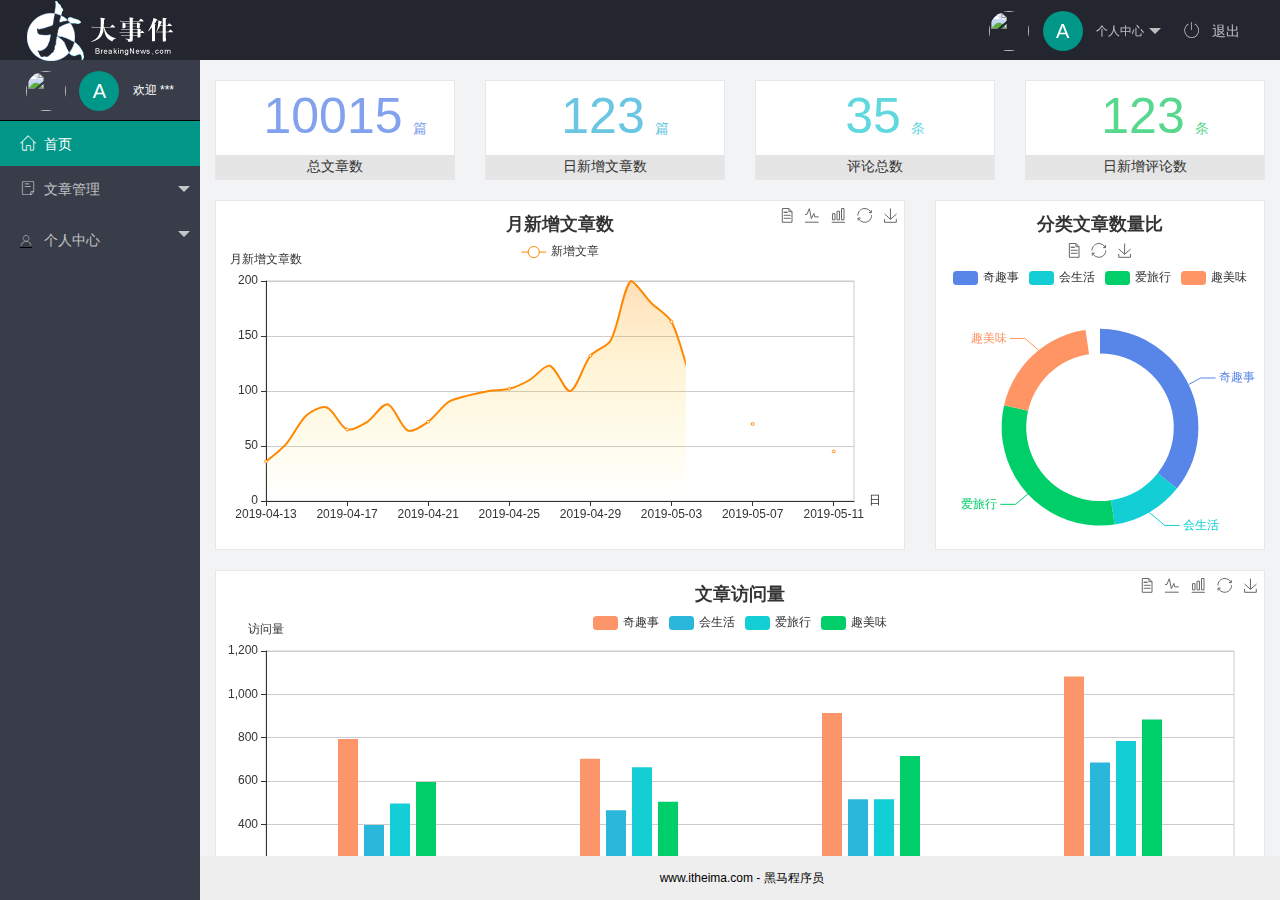
==== commit aeec098f: "已完成" ====
--- a/index.html
+++ b/index.html
@@ -26,9 +26,9 @@
                         个人中心
                     </a>
                     <dl class="layui-nav-child">
-                        <dd><a href="">基本资料</a></dd>
-                        <dd><a href="">更换头像</a></dd>
-                        <dd><a href="">重置密码</a></dd>
+                        <dd><a href="/user/user_info.html" target="fm">基本资料</a></dd>
+                        <dd><a href="/user/user_avatar.html" target="fm">更换头像</a></dd>
+                        <dd><a href="/user/user_pwd.html" target="fm">重置密码</a></dd>
 
                     </dl>
                 </li>
@@ -47,6 +47,7 @@
                 </div>
 
                 <!-- 左侧导航区域（可配合layui已有的垂直导航） -->
+                <!-- lay-shrink="all" 互斥效果 -->
                 <ul class="layui-nav layui-nav-tree" lay-shrink="all">
                     <!-- layui-this 点击默认被选中 -->
                     <li class="layui-nav-item layui-this"><a href="/home/dashboard.html" target="fm"><span
@@ -64,9 +65,13 @@
                         <a href="javascript:;"><span class="iconfont userinfo">&#xe614;</span>
                             个人中心</a>
                         <dl class="layui-nav-child">
-                            <dd><a href="javascript:;"><i class="layui-icon  layui-icon-user"></i> 基本资料</a></dd>
-                            <dd><a href="javascript:;"><i class="layui-icon  layui-icon-picture"></i> 更换头像</a></dd>
-                            <dd><a href="javascript:;"><i class="layui-icon layui-icon-set-fill"></i> 重置密码</a></dd>
+                            <dd><a href="/user/user_info.html" target="fm"><i class="layui-icon  layui-icon-user"></i>
+                                    基本资料</a></dd>
+                            <dd><a href="/user/user_avatar.html" target="fm"><i
+                                        class="layui-icon  layui-icon-picture"></i> 更换头像</a>
+                            </dd>
+                            <dd><a href="/user/user_pwd.html" target="fm"><i class="layui-icon layui-icon-set-fill"></i>
+                                    重置密码</a></dd>
                         </dl>
                     </li>
 
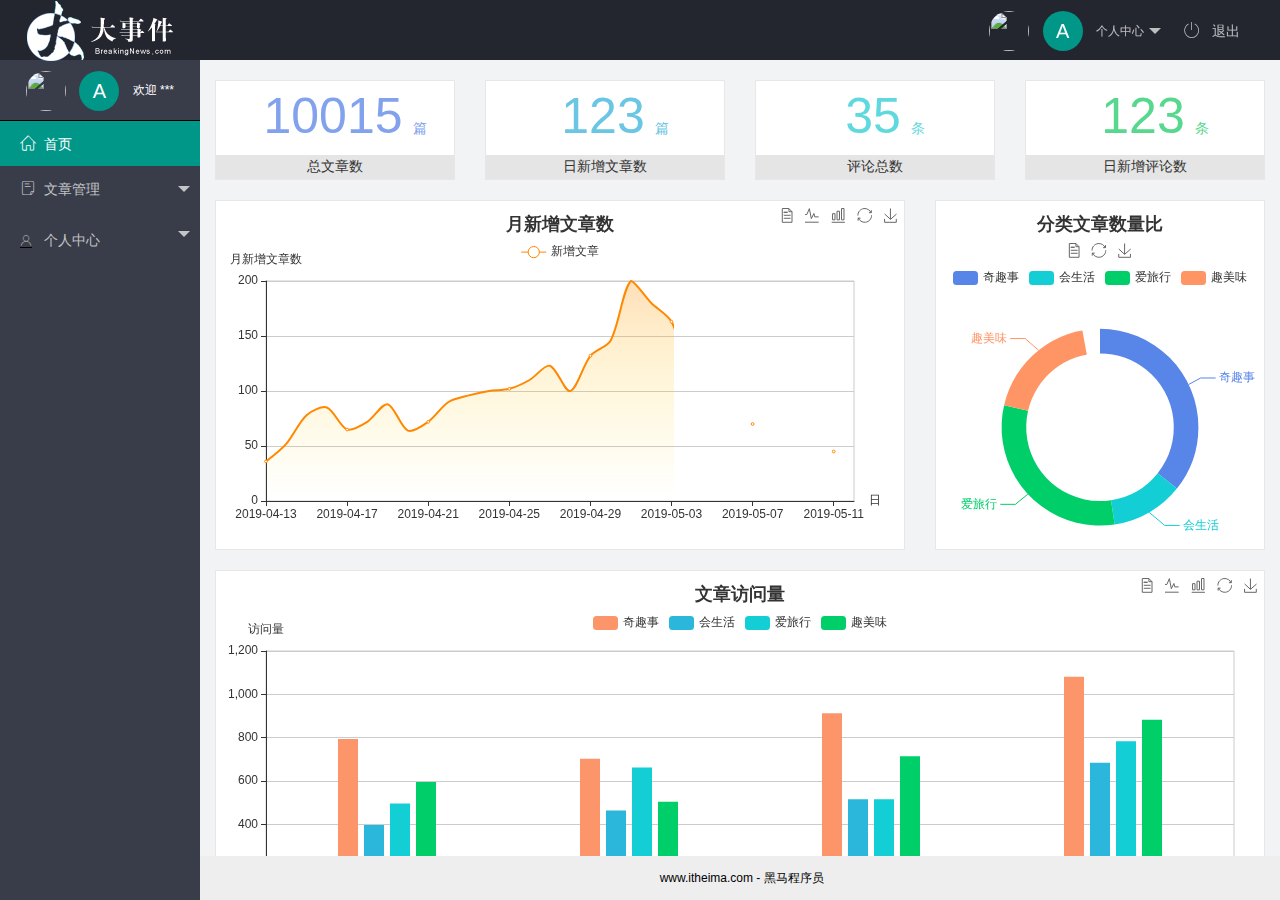
==== commit ccc874d2: "完成文章管理相关功能的开发" ====
--- a/index.html
+++ b/index.html
@@ -56,9 +56,12 @@
                         <a class="" href="javascript:;"><span class="iconfont">&#xe615;</span>文章管理</a>
                         <dl class="layui-nav-child">
                             <!-- 内部字体图表样式 -->
-                            <dd><a href="javascript:;"><i class="layui-icon  layui-icon-tabs"></i> 文章类别</a></dd>
-                            <dd><a href="javascript:;"><i class="layui-icon  layui-icon-list"></i> 文章列表</a></dd>
-                            <dd><a href="javascript:;"><i class="layui-icon  layui-icon-share"></i> 发布文章</a></dd>
+                            <dd><a href="/article/art_cate.html" target="fm"><i
+                                        class="layui-icon layui-icon-app"></i>文章类别</a></dd>
+                            <dd><a href="/article/article_list.html" target="fm"><i class="layui-icon  layui-icon-list "
+                                        id="art_liat"></i> 文章列表</a></dd>
+                            <dd><a href="/article/article_pub.html" target="fm"><i
+                                        class="layui-icon  layui-icon-share"></i> 发布文章</a></dd>
                         </dl>
                     </li>
                     <li class="layui-nav-item">
@@ -91,9 +94,10 @@
              www.itheima.com - 黑马程序员
         </div>
     </div>
-
+    <script src="/assets/lib/template-web.js"></script>
     <script src="/assets/lib/layui/layui.all.js"></script>
     <script src="/assets/lib/jquery.js"></script>
+
     <script src="/assets/js/baseAPI.js"></script>
     <script src="/assets/js/index.js"></script>
 
